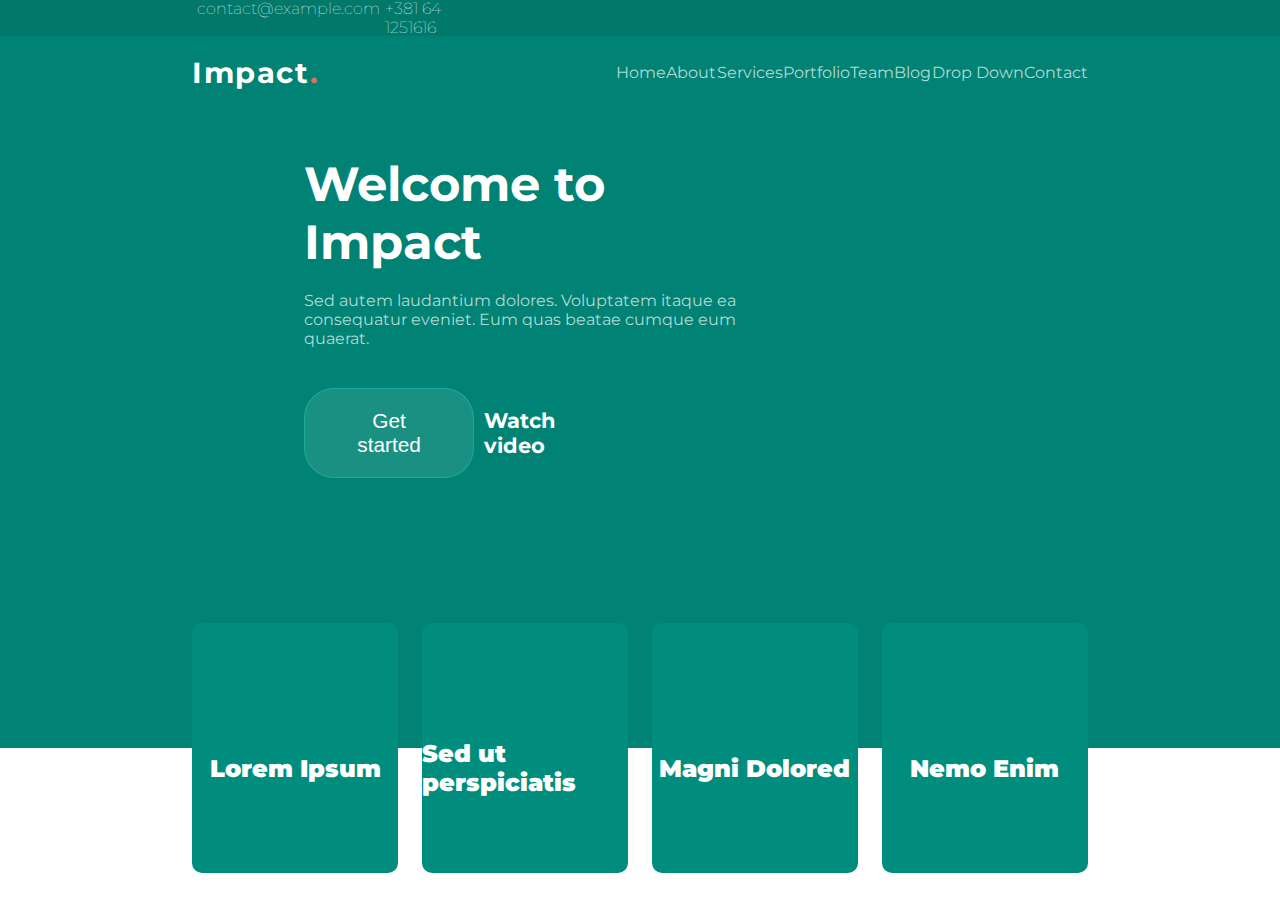
==== Impact Boostrap/index.html @ 0ac8400f "prvi deo sitea" ====
<!DOCTYPE html>
<html lang="en">
  <head>
    <meta charset="UTF-8" />
    <meta http-equiv="X-UA-Compatible" content="IE=edge" />
    <meta name="viewport" content="width=device-width, initial-scale=1.0" />
    <link rel="stylesheet" href="style.css" />
    <link rel="preconnect" href="https://fonts.googleapis.com" />
    <link rel="preconnect" href="https://fonts.gstatic.com" crossorigin />
    <link
      href="https://fonts.googleapis.com/css2?family=Montserrat&display=swap"
      rel="stylesheet"
    />
    <script
      src="https://kit.fontawesome.com/e232947c3e.js"
      crossorigin="anonymous"
    ></script>
    <title>Impact</title>
  </head>
  <body>
    <nav>
      <div class="main-header">
        <div class="header">
          <div class="header-first">
            <div class="contact">
              <i class="fa-regular fa-envelope"></i>
              <a href="#">contact@example.com</a>
            </div>
            <div class="contact">
              <i class="fa-solid fa-mobile-screen"></i>
              <p>+381 64 1251616</p>
            </div>
          </div>
          <div class="header-second">
            <div class="socials">
              <i class="fa-brands fa-twitter"></i>
              <i class="fa-brands fa-facebook"></i>
              <i class="fa-brands fa-instagram"></i>
              <i class="fa-brands fa-linkedin"></i>
            </div>
          </div>
        </div>
      </div>
    </nav>
    <section>
      <div class="main">
        <div class="nav">
          <div class="content-1">
            <h1>Impact<span>.</span></h1>
          </div>
          <div class="content-2">
            <ul>
              <li>
                <a href="#">Home</a>
              </li>
              <li>
                <a href="#">About</a>
              </li>
              <li>
                <a href="#">Services</a>
              </li>
              <li>
                <a href="#">Portfolio</a>
              </li>
              <li>
                <a href="#">Team</a>
              </li>
              <li>
                <a href="#">Blog</a>
              </li>
              <li>
                <a href="#"
                  >Drop Down <i class="fa-solid fa-chevron-down"></i
                ></a>
              </li>
              <li>
                <a href="#">Contact</a>
              </li>
            </ul>
          </div>
        </div>
        <div class="main-second">
          <div class="main-second-first">
            <h1>Welcome to Impact</h1>
            <p>
              Sed autem laudantium dolores. Voluptatem itaque ea consequatur
              eveniet. Eum quas beatae cumque eum quaerat.
            </p>
            <div class="main-second-buttons">
              <button>Get started</button>
              <div class="play-button">
                <i class="fa-regular fa-circle-play"></i>
                <p>Watch video</p>
              </div>
            </div>
          </div>
          <div class="main-second-img">
            <img
              src="https://bootstrapmade.com/demo/templates/Impact/assets/img/hero-img.svg"
              alt=""
            />
          </div>
        </div>
        <div class="main-card">
          <div class="main-first-card">
            <i class="fa-solid fa-tv"></i>
            <p>Lorem Ipsum</p>
          </div>
          <div class="main-first-card">
            <i class="fa-regular fa-gem"></i>
            <p>Sed ut perspiciatis</p>
          </div>
          <div class="main-first-card">
            <i class="fa-solid fa-location-dot"></i>
            <p>Magni Dolored</p>
          </div>
          <div class="main-first-card">
            <i class="fa-brands fa-codepen"></i>
            <p>Nemo Enim</p>
          </div>
        </div>
      </div>
    </section>
  </body>
</html>
---- Impact Boostrap/style.css ----
* {
  margin: 0;
  box-sizing: border-box;
}
body {
  font-family: "Montserrat", sans-serif;
}
nav {
  background-color: #00796b;
}
.main-header {
  width: 70%;
  margin: auto;
}
.header {
  display: flex;
  justify-content: space-between;
  height: 4vh;
  align-items: center;
}
.header-first {
  display: flex;
  justify-content: space-between;
  width: 30%;
}
.contact {
  display: flex;
  color: #fff;
  font-weight: 100;
}
.contact a {
  text-decoration: none;
  color: #fff;
}
.contact a:hover {
  text-decoration: underline;
}
.contact i {
  margin-right: 5px;
  font-size: 1.2rem;
}
.socials {
  width: 150px;
  display: flex;
  justify-content: space-between;
  color: rgba(255, 255, 255, 0.7);
}
.socials i:hover {
  color: #fff;
  transition: ease-in 0.3s;
}
section {
  background-color: #008374;
  position: relative;
}
.main {
  width: 70%;
  margin: auto;
}
.nav {
  display: flex;
  justify-content: space-between;
  align-items: center;
  height: 8vh;
}
.content-1 h1 {
  color: #fff;
  font-size: 1.8rem;
  letter-spacing: 0.1rem;
}
.content-1 span {
  color: #e17059;
}
.content-2 ul {
  display: flex;
  list-style: none;
  justify-content: space-between;
  align-items: center;
  width: 40vw;
  height: 60px;
}
.content-2 a {
  color: rgba(255, 255, 255, 0.7);
  text-decoration: none;
}
.main-second {
  display: flex;
  justify-content: space-around;
  align-items: start;
  height: 60vh;
  margin-top: 100px;
}
.main-second img {
  width: 35em;
}
.main-second-first {
  display: flex;
  flex-direction: column;
  justify-content: flex-end;
  height: 30vh;
  color: #fff;
  width: 50%;
}
.main-second-first h1 {
  font-size: 3rem;
  font-weight: bolder;
  margin-bottom: 20px;
}
.main-second-first p {
  color: rgba(255, 255, 255, 0.7);
  /* margin-bottom: 20px; */
}
.main-second-buttons {
  display: flex;
  justify-content: space-between;
  width: 60%;
  align-items: center;
  margin-top: 40px;
  font-weight: 700;
}
.play-button {
  display: flex;
  align-items: center;
  font-size: 1.3rem;
  cursor: pointer;
}
.play-button p {
  color: #fff;
}
.play-button i {
  margin-right: 10px;
  margin-top: 3px;
  font-size: 2.3rem;
  color: rgba(255, 255, 255, 0.5);
  transition: ease-in-out 0.3s;
}
.play-button i:hover {
  color: #fff;
}
.main-second-buttons button {
  padding: 20px 50px;
  border-radius: 30px;
  border: 1px solid rgba(19, 243, 216, 0.3);
  background-color: #1a9082;
  font-size: 1.3rem;
  color: white;
  font-weight: 500;
  cursor: pointer;
}
.main-card {
  display: flex;
  /* background-color: #008374; */
  justify-content: space-between;
  position: absolute;
  width: 70%;
  bottom: -125px;
}
.main-first-card {
  display: flex;
  flex-direction: column;
  justify-content: center;
  align-items: center;
  background-color: #008d7d;
  height: 100%;
  gap: 40px;
  color: #fff;
  font-size: 1.5rem;
  font-weight: 900;
  border-radius: 10px;
  width: 23%;
  height: 250px;
}
.main-first-card i {
  color: rgba(255, 255, 255, 0.7);
  font-size: 3rem;
}
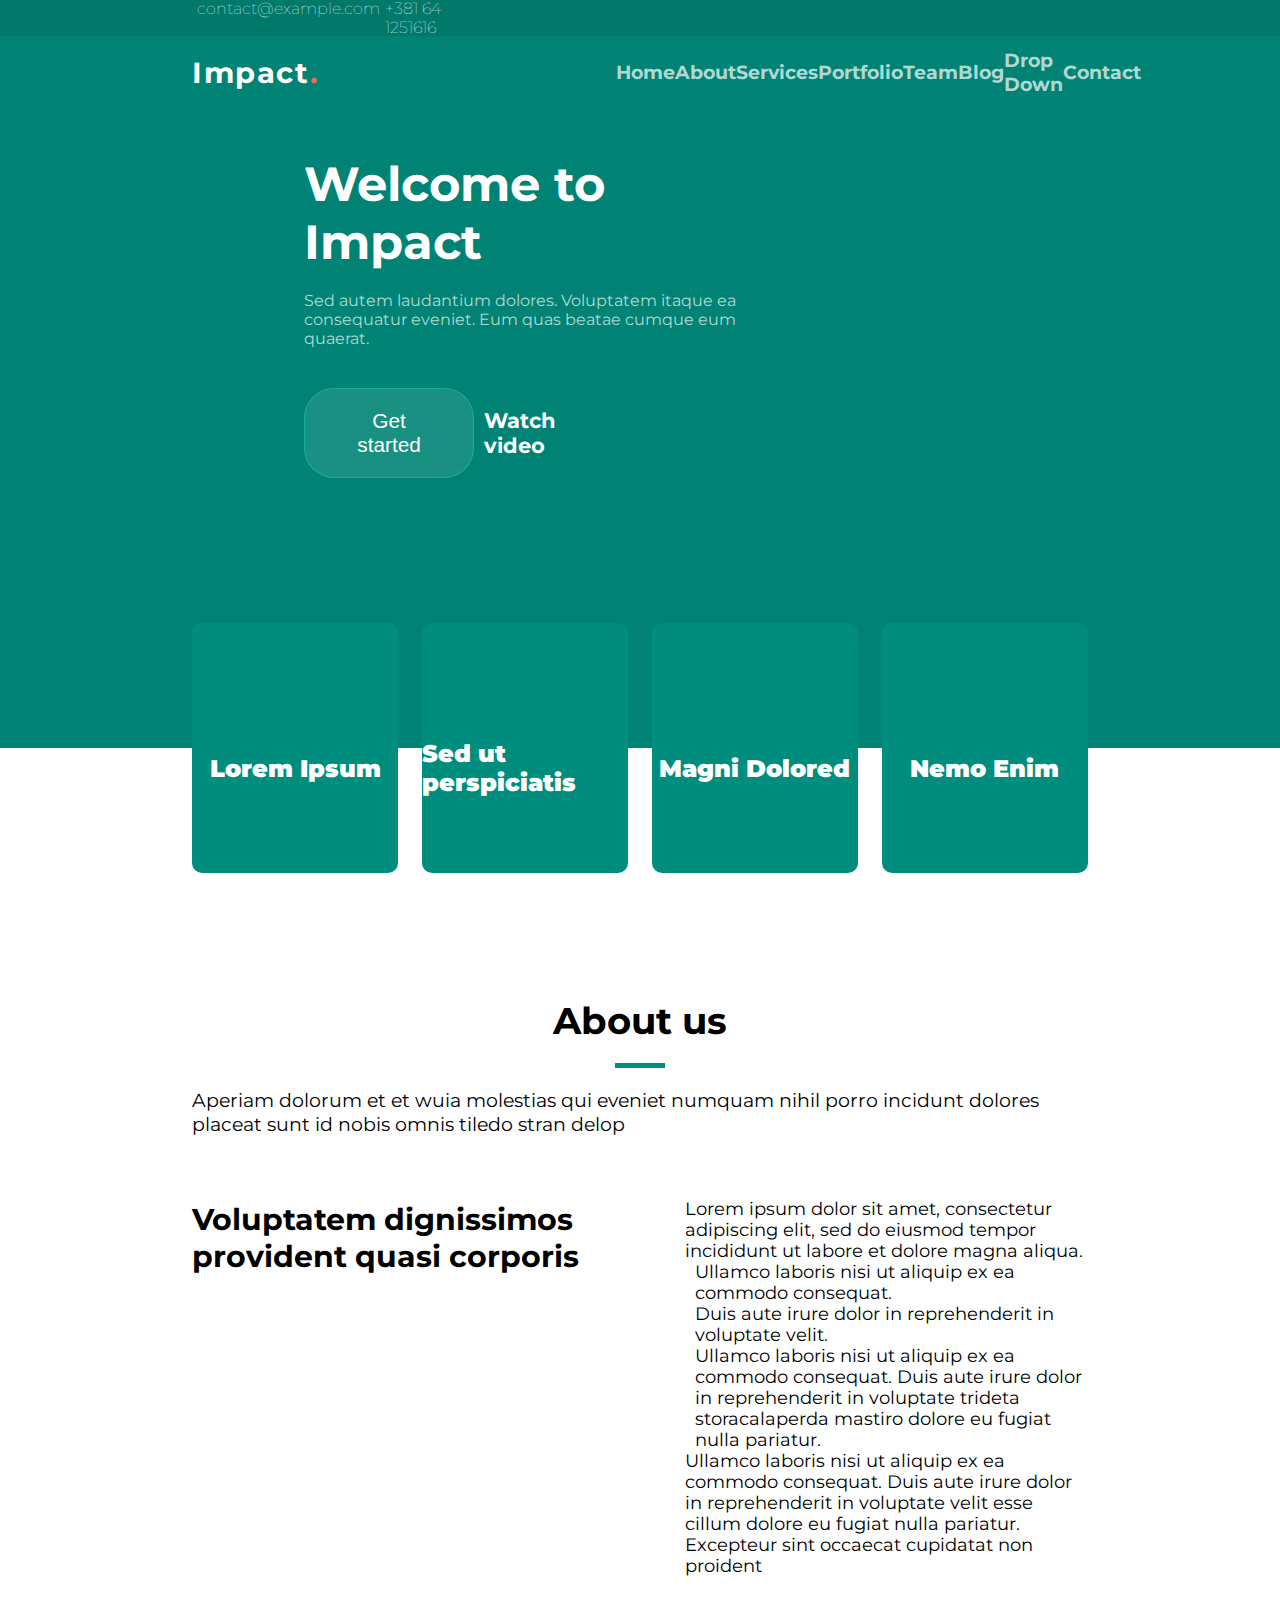
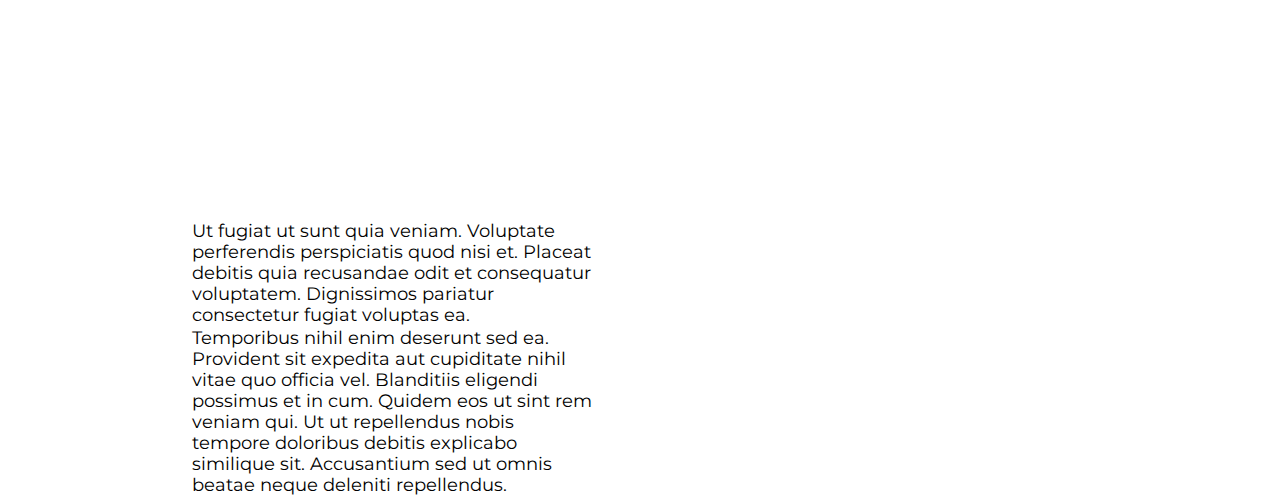
==== commit 0d8c6d49: "Pravljenje about stanice" ====
--- a/Impact Boostrap/index.html
+++ b/Impact Boostrap/index.html
@@ -42,7 +42,7 @@
         </div>
       </div>
     </nav>
-    <section>
+    <section class="first-section">
       <div class="main">
         <div class="nav">
           <div class="content-1">
@@ -121,5 +121,74 @@
         </div>
       </div>
     </section>
+    <section class="second-section">
+      <div class="second-header">
+        <h1>About us</h1>
+        <div class="second-header-border"></div>
+        <p>
+          Aperiam dolorum et et wuia molestias qui eveniet numquam nihil porro
+          incidunt dolores placeat sunt id nobis omnis tiledo stran delop
+        </p>
+      </div>
+      <div class="second-main-content">
+        <div class="second-content-1">
+          <h1>Voluptatem dignissimos provident quasi corporis</h1>
+          <img
+            src="https://bootstrapmade.com/demo/templates/Impact/assets/img/about.jpg"
+            alt=""
+          />
+          <p>
+            Ut fugiat ut sunt quia veniam. Voluptate perferendis perspiciatis
+            quod nisi et. Placeat debitis quia recusandae odit et consequatur
+            voluptatem. Dignissimos pariatur consectetur fugiat voluptas ea.
+          </p>
+          <p>
+            Temporibus nihil enim deserunt sed ea. Provident sit expedita aut
+            cupiditate nihil vitae quo officia vel. Blanditiis eligendi possimus
+            et in cum. Quidem eos ut sint rem veniam qui. Ut ut repellendus
+            nobis tempore doloribus debitis explicabo similique sit. Accusantium
+            sed ut omnis beatae neque deleniti repellendus.
+          </p>
+        </div>
+        <div class="second-content-1">
+          <p>
+            Lorem ipsum dolor sit amet, consectetur adipiscing elit, sed do
+            eiusmod tempor incididunt ut labore et dolore magna aliqua.
+          </p>
+          <div class="second-main-paragraphs">
+            <i class="fa-solid fa-circle-check"></i>
+            <p>Ullamco laboris nisi ut aliquip ex ea commodo consequat.</p>
+          </div>
+          <div class="second-main-paragraphs">
+            <i class="fa-solid fa-circle-check"></i>
+            <p>Duis aute irure dolor in reprehenderit in voluptate velit.</p>
+          </div>
+          <div class="second-main-paragraphs">
+            <i class="fa-solid fa-circle-check"></i>
+            <p>
+              Ullamco laboris nisi ut aliquip ex ea commodo consequat. Duis aute
+              irure dolor in reprehenderit in voluptate trideta storacalaperda
+              mastiro dolore eu fugiat nulla pariatur.
+            </p>
+          </div>
+          <p>
+            Ullamco laboris nisi ut aliquip ex ea commodo consequat. Duis aute
+            irure dolor in reprehenderit in voluptate velit esse cillum dolore
+            eu fugiat nulla pariatur. Excepteur sint occaecat cupidatat non
+            proident
+          </p>
+          <img
+            src="https://bootstrapmade.com/demo/templates/Impact/assets/img/about-2.jpg"
+            alt=""
+          />
+          <a
+            class="play"
+            href="https://www.youtube.com/watch?v=LXb3EKWsInQ"
+            target="_blank"
+            ><i class="fa-solid fa-play"></i
+          ></a>
+        </div>
+      </div>
+    </section>
   </body>
 </html>
--- a/Impact Boostrap/style.css
+++ b/Impact Boostrap/style.css
@@ -49,7 +49,7 @@
   color: #fff;
   transition: ease-in 0.3s;
 }
-section {
+.first-section {
   background-color: #008374;
   position: relative;
 }
@@ -82,6 +82,8 @@
 .content-2 a {
   color: rgba(255, 255, 255, 0.7);
   text-decoration: none;
+  font-weight: 700;
+  font-size: 1.2rem;
 }
 .main-second {
   display: flex;
@@ -174,3 +176,78 @@
   color: rgba(255, 255, 255, 0.7);
   font-size: 3rem;
 }
+.second-section {
+  width: 70%;
+  margin: auto;
+}
+.second-header {
+  display: flex;
+  flex-direction: column;
+  height: 100px;
+  margin-top: 250px;
+  align-items: center;
+}
+.second-header h1 {
+  font-size: 2.3rem;
+}
+.second-header p {
+  font-size: 1.2rem;
+  padding: 20px 0px;
+}
+.second-header-border {
+  border-bottom: 5px solid #008d7d;
+  padding: 10px 0px;
+  width: 50px;
+}
+.second-main-content {
+  display: flex;
+  justify-content: space-between;
+  position: relative;
+}
+.second-content-1 {
+  display: flex;
+  flex-direction: column;
+  justify-content: space-evenly;
+  height: 900px;
+  margin-top: 100px;
+  width: 45%;
+}
+.second-content-1 h1 {
+  font-size: 1.9rem;
+  font-weight: bolder;
+}
+.second-content-1 p {
+  font-size: 1.1rem;
+}
+.second-content-1 img {
+  border-radius: 20px;
+  height: 60%;
+}
+.second-main-paragraphs {
+  display: flex;
+}
+.second-main-paragraphs i {
+  color: #00796b;
+  font-size: 1.3rem;
+  margin-right: 10px;
+}
+.play {
+  display: flex;
+  background-color: #00796b;
+  width: 100px;
+  height: 100px;
+  font-size: 3rem;
+  color: #fff;
+  border-radius: 50%;
+  position: absolute;
+  bottom: 230px;
+  left: 1100px;
+  transition: ease 0.5s;
+  align-items: center;
+  justify-content: center;
+  text-decoration: none;
+}
+.play:hover {
+  transform: scale(1.5);
+  background-color: rgb(1, 137, 121);
+}
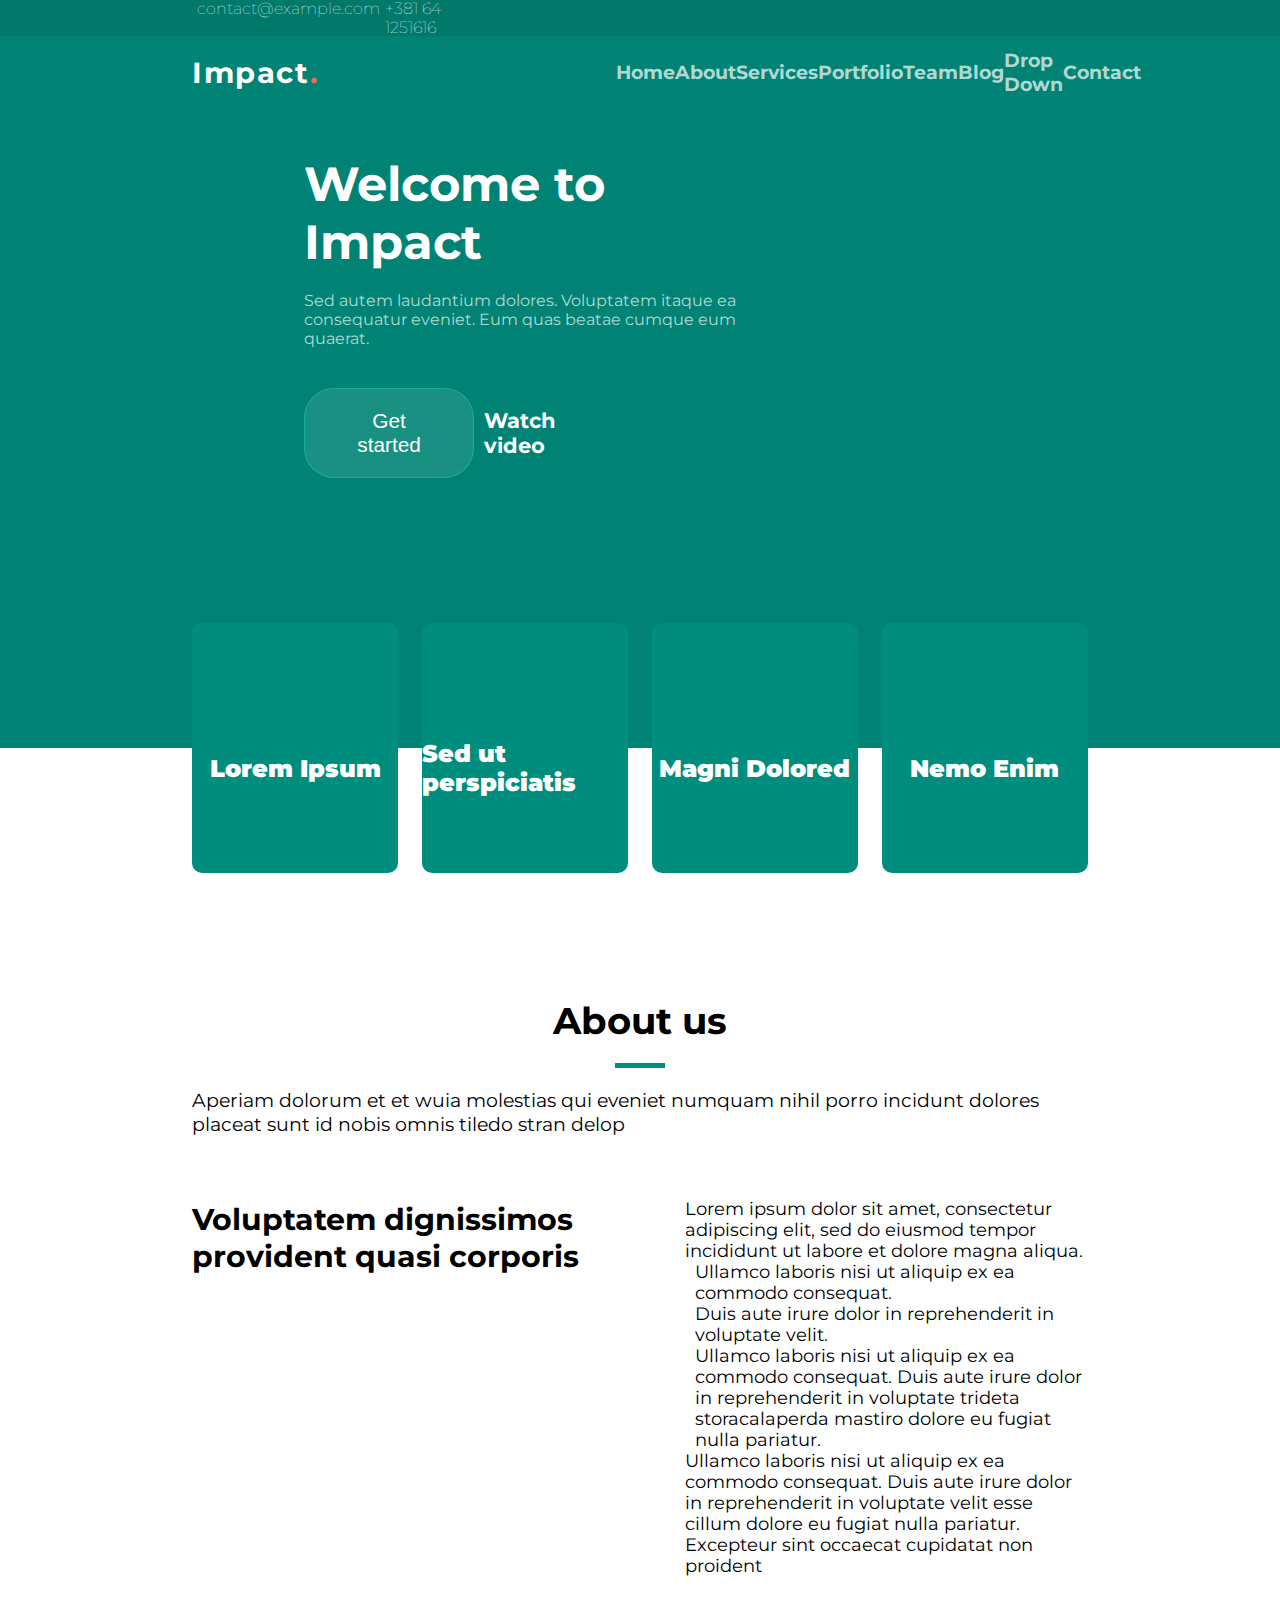
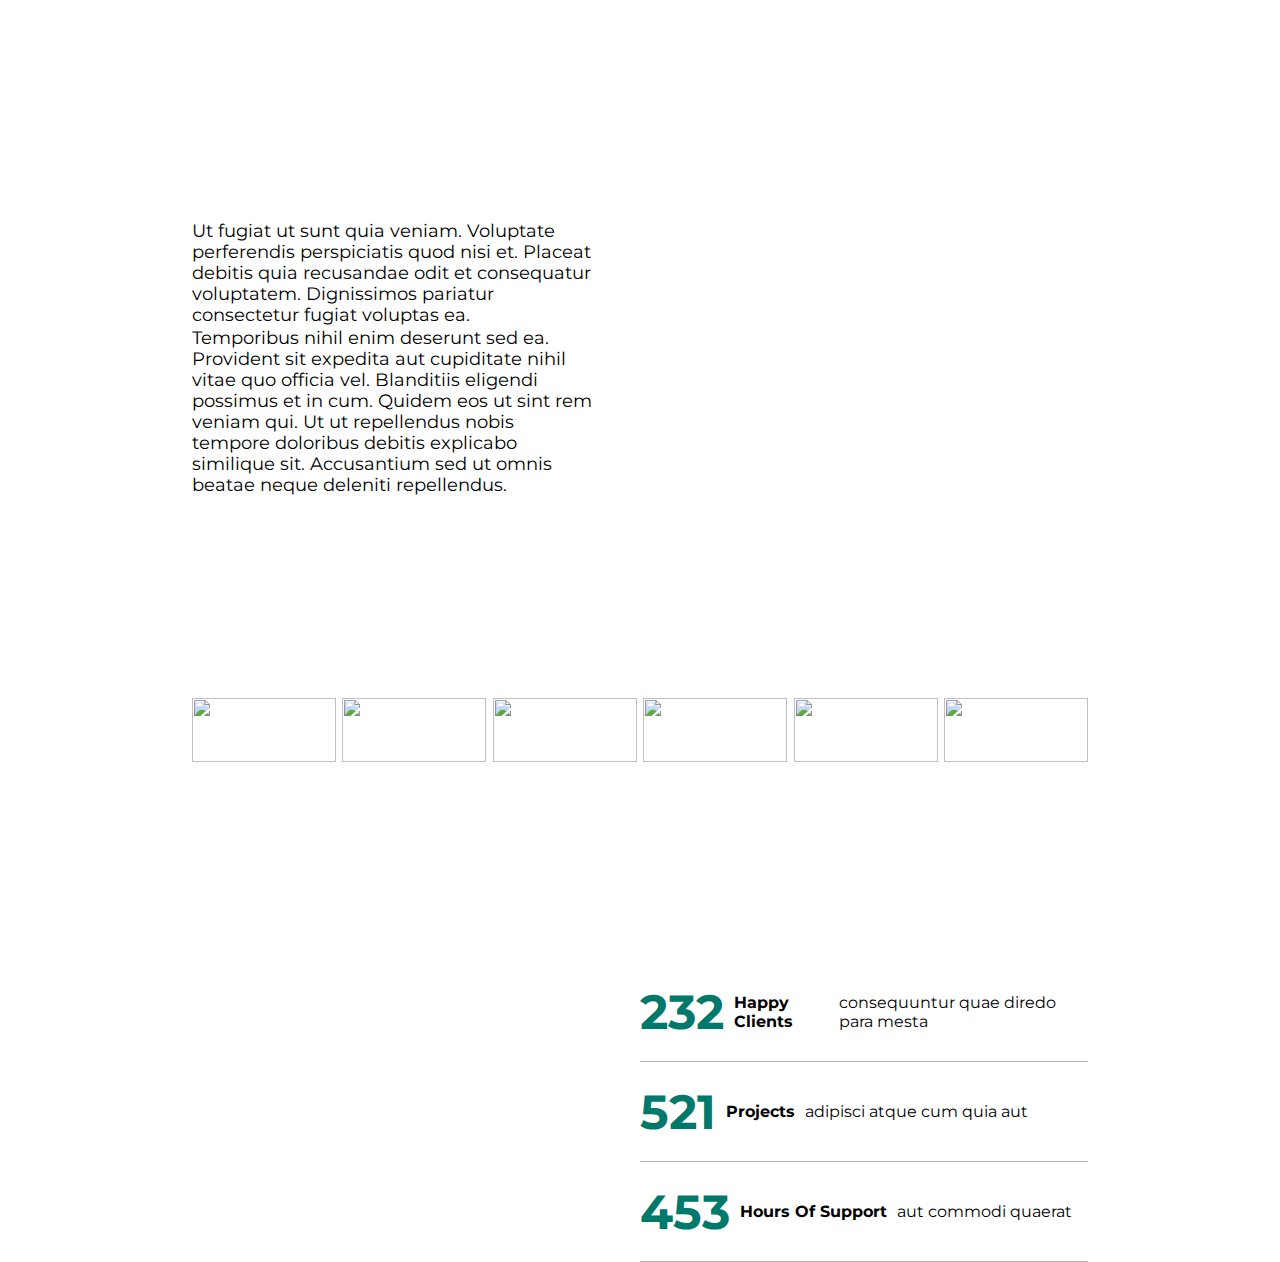
==== commit 0e35d910: "logo i statistika" ====
--- a/Impact Boostrap/index.html
+++ b/Impact Boostrap/index.html
@@ -189,6 +189,54 @@
           ></a>
         </div>
       </div>
+      <div class="logos">
+        <img
+          src="https://bootstrapmade.com/demo/templates/Impact/assets/img/clients/client-3.png"
+          alt=""
+        />
+        <img
+          src="https://bootstrapmade.com/demo/templates/Impact/assets/img/clients/client-4.png"
+          alt=""
+        />
+        <img
+          src="https://bootstrapmade.com/demo/templates/Impact/assets/img/clients/client-5.png"
+          alt=""
+        />
+        <img
+          src="https://bootstrapmade.com/demo/templates/Impact/assets/img/clients/client-6.png"
+          alt=""
+        />
+        <img
+          src="https://bootstrapmade.com/demo/templates/Impact/assets/img/clients/client-7.png"
+          alt=""
+        />
+        <img
+          src="https://bootstrapmade.com/demo/templates/Impact/assets/img/clients/client-8.png"
+          alt=""
+        />
+      </div>
+      <div class="stat">
+        <div class="stat-img">
+          <img
+            src="https://bootstrapmade.com/demo/templates/Impact/assets/img/stats-img.svg"
+            alt=""
+          />
+        </div>
+        <div class="stat-info">
+          <div class="stat-num">
+            <span>232</span><b>Happy Clients</b>
+            <p>consequuntur quae diredo para mesta</p>
+          </div>
+          <div class="stat-num">
+            <span>521</span><b>Projects</b>
+            <p>adipisci atque cum quia aut</p>
+          </div>
+          <div class="stat-num">
+            <span>453</span><b>Hours Of Support </b>
+            <p>aut commodi quaerat</p>
+          </div>
+        </div>
+      </div>
     </section>
   </body>
 </html>
--- a/Impact Boostrap/style.css
+++ b/Impact Boostrap/style.css
@@ -251,3 +251,38 @@
   transform: scale(1.5);
   background-color: rgb(1, 137, 121);
 }
+.logos {
+  display: flex;
+  justify-content: space-between;
+  /* background-color: #00796b; */
+  align-self: center;
+  margin-top: 200px;
+  margin-bottom: 200px;
+}
+.logos img {
+  width: 9rem;
+  height: 4rem;
+  transition: ease 0.5s;
+}
+.logos img:hover {
+  transform: scale(1.3);
+}
+.stat {
+  display: flex;
+  justify-content: space-between;
+}
+.stat-info {
+  width: 50%;
+}
+.stat-num {
+  display: flex;
+  align-items: center;
+  gap: 10px;
+  border-bottom: 1px solid rgba(0, 0, 0, 0.3);
+  height: 100px;
+}
+.stat-num span {
+  color: #00796b;
+  font-size: 3rem;
+  font-weight: bolder;
+}
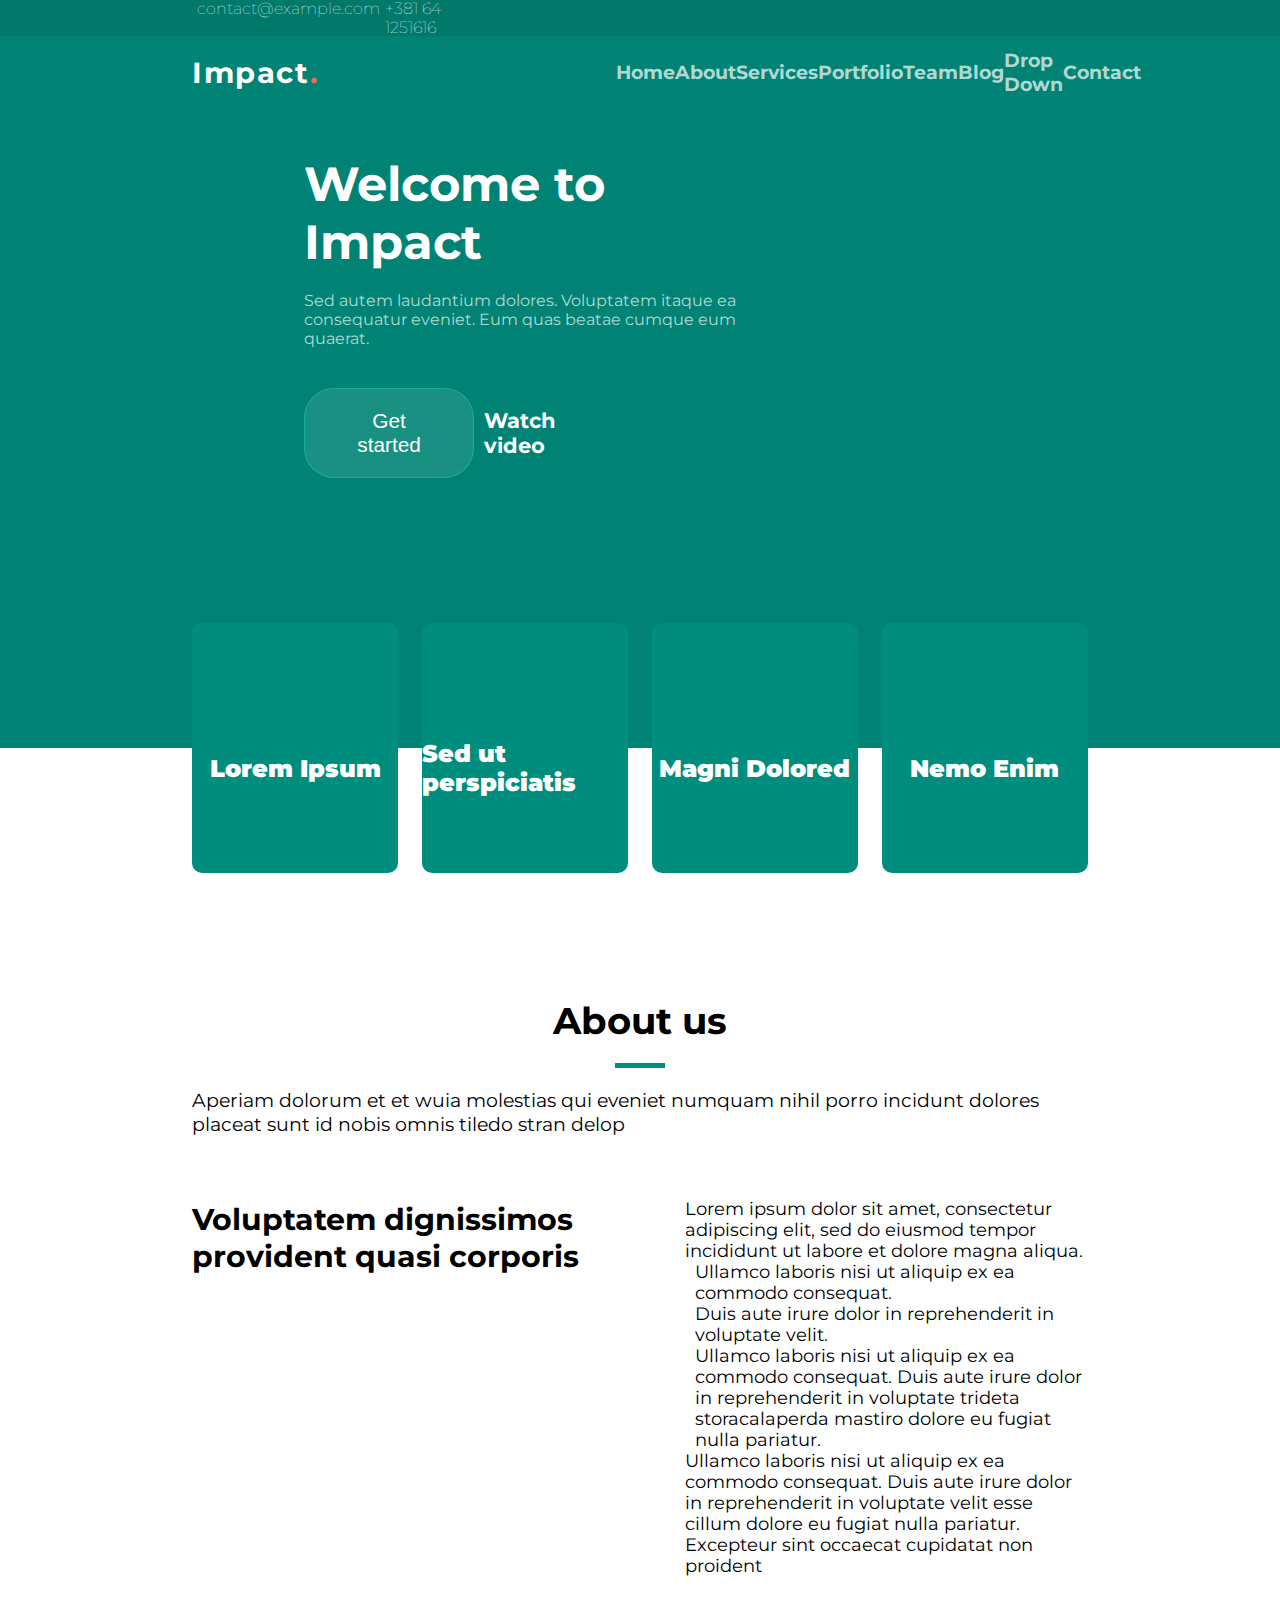
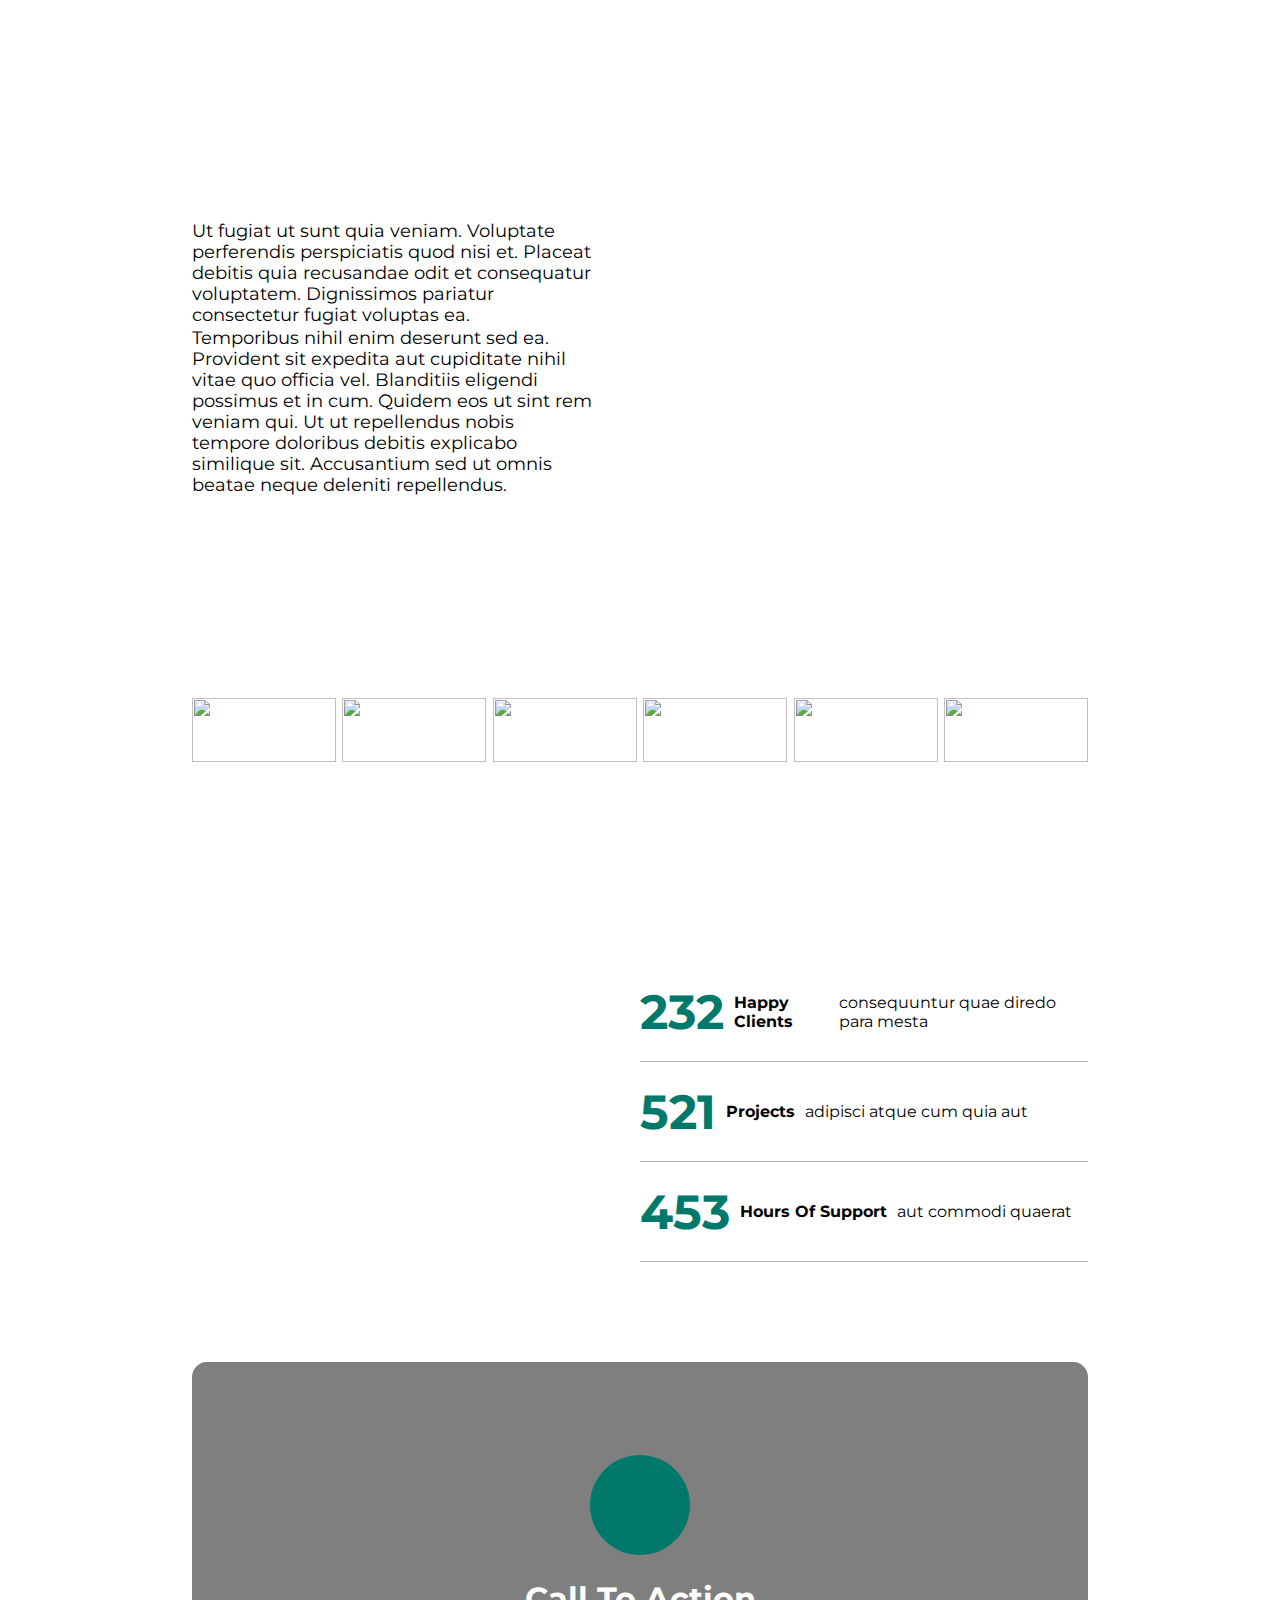
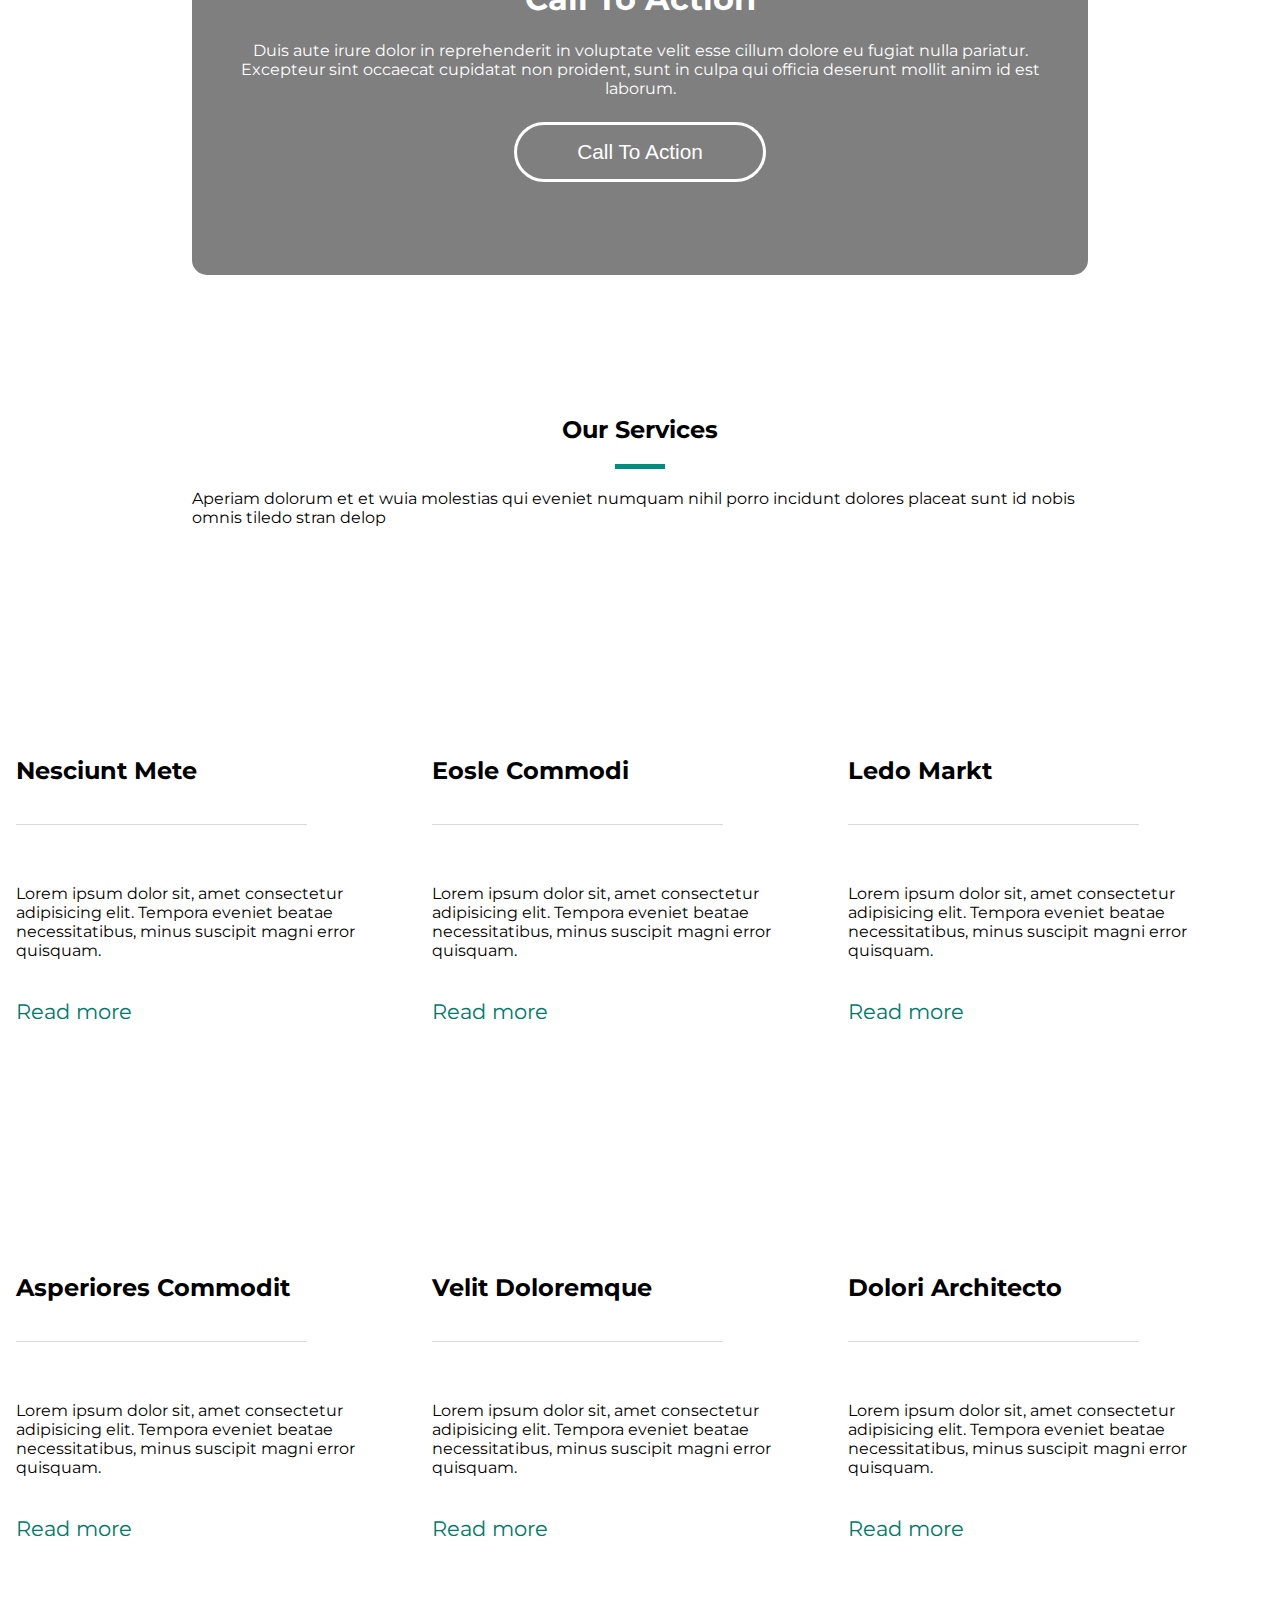
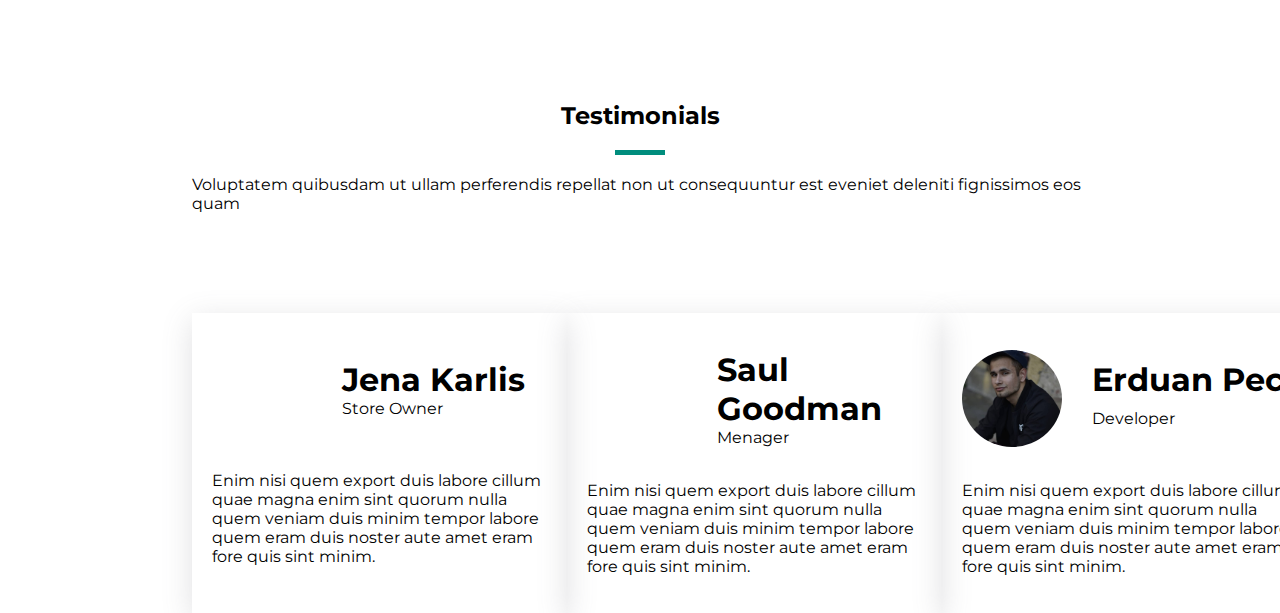
==== commit 42997e78: "service section odradjen" ====
--- a/Impact Boostrap/index.html
+++ b/Impact Boostrap/index.html
@@ -237,6 +237,185 @@
           </div>
         </div>
       </div>
+      <div class="action">
+        <div class="action-container">
+          <a
+            class="play-2"
+            href="https://www.youtube.com/watch?v=LXb3EKWsInQ"
+            target="_blank"
+            ><i class="fa-solid fa-play"></i
+          ></a>
+          <h1>Call To Action</h1>
+          <p>
+            Duis aute irure dolor in reprehenderit in voluptate velit esse
+            cillum dolore eu fugiat nulla pariatur. Excepteur sint occaecat
+            cupidatat non proident, sunt in culpa qui officia deserunt mollit
+            anim id est laborum.
+          </p>
+          <button>Call To Action</button>
+        </div>
+      </div>
+      <div class="services">
+        <h1>Our Services</h1>
+        <div class="second-header-border"></div>
+        <p>
+          Aperiam dolorum et et wuia molestias qui eveniet numquam nihil porro
+          incidunt dolores placeat sunt id nobis omnis tiledo stran delop
+        </p>
+        <div class="service-box">
+          <div class="service-card">
+            <i class="fa-solid fa-signal main-icon"></i>
+            <h1>Nesciunt Mete</h1>
+            <div class="service-border"></div>
+            <p>
+              Lorem ipsum dolor sit, amet consectetur adipisicing elit. Tempora
+              eveniet beatae necessitatibus, minus suscipit magni error
+              quisquam.
+            </p>
+            <div class="read-more">
+              <span>Read more</span><i class="fa-solid fa-arrow-right"></i>
+            </div>
+          </div>
+          <div class="service-card">
+            <i class="fa-solid fa-house-signal main-icon"></i>
+            <h1>Eosle Commodi</h1>
+            <div class="service-border"></div>
+            <p>
+              Lorem ipsum dolor sit, amet consectetur adipisicing elit. Tempora
+              eveniet beatae necessitatibus, minus suscipit magni error
+              quisquam.
+            </p>
+            <div class="read-more">
+              <span>Read more</span><i class="fa-solid fa-arrow-right"></i>
+            </div>
+          </div>
+          <div class="service-card">
+            <i class="fa-solid fa-tv main-icon"></i>
+            <h1>Ledo Markt</h1>
+            <div class="service-border"></div>
+            <p>
+              Lorem ipsum dolor sit, amet consectetur adipisicing elit. Tempora
+              eveniet beatae necessitatibus, minus suscipit magni error
+              quisquam.
+            </p>
+            <div class="read-more">
+              <span>Read more</span><i class="fa-solid fa-arrow-right"></i>
+            </div>
+          </div>
+        </div>
+        <div class="service-box">
+          <div class="service-card">
+            <i class="fa-solid fa-vector-square main-icon"></i>
+            <h1>Asperiores Commodit</h1>
+            <div class="service-border"></div>
+            <p>
+              Lorem ipsum dolor sit, amet consectetur adipisicing elit. Tempora
+              eveniet beatae necessitatibus, minus suscipit magni error
+              quisquam.
+            </p>
+            <div class="read-more">
+              <span>Read more</span><i class="fa-solid fa-arrow-right"></i>
+            </div>
+          </div>
+          <div class="service-card">
+            <i class="fa-regular fa-calendar main-icon"></i>
+            <h1>Velit Doloremque</h1>
+            <div class="service-border"></div>
+            <p>
+              Lorem ipsum dolor sit, amet consectetur adipisicing elit. Tempora
+              eveniet beatae necessitatibus, minus suscipit magni error
+              quisquam.
+            </p>
+            <div class="read-more">
+              <span>Read more</span><i class="fa-solid fa-arrow-right"></i>
+            </div>
+          </div>
+          <div class="service-card">
+            <i class="fa-regular fa-message main-icon"></i>
+            <h1>Dolori Architecto</h1>
+            <div class="service-border"></div>
+            <p>
+              Lorem ipsum dolor sit, amet consectetur adipisicing elit. Tempora
+              eveniet beatae necessitatibus, minus suscipit magni error
+              quisquam.
+            </p>
+            <div class="read-more">
+              <span>Read more</span><i class="fa-solid fa-arrow-right"></i>
+            </div>
+          </div>
+        </div>
+      </div>
+      <div class="services">
+        <h1>Testimonials</h1>
+        <div class="second-header-border"></div>
+        <p>
+          Voluptatem quibusdam ut ullam perferendis repellat non ut consequuntur
+          est eveniet deleniti fignissimos eos quam
+        </p>
+      </div>
+      <div class="tester-box">
+        <div class="tester-card">
+          <div class="tester-info">
+            <img
+              src="https://bootstrapmade.com/demo/templates/Impact/assets/img/testimonials/testimonials-3.jpg"
+              alt=""
+            />
+            <div class="tester-name">
+              <h1>Jena Karlis</h1>
+              <p>Store Owner</p>
+              <div class="tester-icon">
+                <i class="fa-solid fa-star"></i><i class="fa-solid fa-star"></i
+                ><i class="fa-solid fa-star"></i><i class="fa-solid fa-star"></i
+                ><i class="fa-solid fa-star"></i>
+              </div>
+            </div>
+          </div>
+          <p>
+            Enim nisi quem export duis labore cillum quae magna enim sint quorum
+            nulla quem veniam duis minim tempor labore quem eram duis noster
+            aute amet eram fore quis sint minim.
+          </p>
+        </div>
+        <div class="tester-card">
+          <div class="tester-info">
+            <img
+              src="https://bootstrapmade.com/demo/templates/Impact/assets/img/testimonials/testimonials-1.jpg"
+              alt=""
+            />
+            <div class="tester-name">
+              <h1>Saul Goodman</h1>
+              <p>Menager</p>
+              <div class="tester-icon">
+                <i class="fa-solid fa-star"></i><i class="fa-solid fa-star"></i
+                ><i class="fa-solid fa-star"></i
+                ><i class="fa-solid fa-star"></i>
+              </div>
+            </div>
+          </div>
+          <p>
+            Enim nisi quem export duis labore cillum quae magna enim sint quorum
+            nulla quem veniam duis minim tempor labore quem eram duis noster
+            aute amet eram fore quis sint minim.
+          </p>
+        </div>
+        <div class="tester-card">
+          <div class="tester-info">
+            <img src="./22f71d2b-4db4-47dc-955a-162fb63f1e9e.jpg" alt="" />
+            <div class="tester-name">
+              <h1>Erduan Peci</h1>
+              <p>Developer</p>
+              <div class="tester-icon">
+                <i class="fa-solid fa-star"></i>
+              </div>
+            </div>
+          </div>
+          <p>
+            Enim nisi quem export duis labore cillum quae magna enim sint quorum
+            nulla quem veniam duis minim tempor labore quem eram duis noster
+            aute amet eram fore quis sint minim.
+          </p>
+        </div>
+      </div>
     </section>
   </body>
 </html>
--- a/Impact Boostrap/style.css
+++ b/Impact Boostrap/style.css
@@ -84,6 +84,10 @@
   text-decoration: none;
   font-weight: 700;
   font-size: 1.2rem;
+  transition: ease-in-out 0.3s;
+}
+.content-2 a:hover {
+  color: white;
 }
 .main-second {
   display: flex;
@@ -286,3 +290,131 @@
   font-size: 3rem;
   font-weight: bolder;
 }
+.action {
+  display: flex;
+  align-items: center;
+  /* background-image: url(https://bootstrapmade.com/demo/templates/Impact/assets/img/cta-bg.jpg); */
+  background: linear-gradient(rgba(0, 0, 0, 0.5), rgba(0, 0, 0, 0.5)),
+    url(https://bootstrapmade.com/demo/templates/Impact/assets/img/cta-bg.jpg)
+      center center;
+  height: 513px;
+  margin-top: 100px;
+  margin-bottom: 100px;
+  border-radius: 15px;
+}
+.action-container {
+  display: flex;
+  flex-direction: column;
+  justify-content: space-around;
+  align-items: center;
+  height: 350px;
+  color: #fff;
+}
+.play-2 {
+  display: flex;
+  background-color: #00796b;
+  width: 100px;
+  height: 100px;
+  font-size: 3rem;
+  color: #fff;
+  border-radius: 50%;
+  transition: ease 0.5s;
+  align-items: center;
+  justify-content: center;
+  text-decoration: none;
+}
+.play-2:hover {
+  transform: scale(1.5);
+  background-color: rgb(1, 137, 121);
+}
+.action-container p {
+  padding: 0px 30px;
+  text-align: center;
+}
+.action-container button {
+  padding: 15px 60px;
+  border-radius: 30px;
+  background-color: rgba(0, 121, 107, 0);
+  color: #fff;
+  border: 3px solid white;
+  font-size: 1.3rem;
+  font-weight: 500;
+}
+.services {
+  display: flex;
+  flex-direction: column;
+  align-items: center;
+  margin-top: 140px;
+}
+.services h1 {
+  font-size: 1.5rem;
+}
+.services p {
+  margin-top: 20px;
+}
+.service-box {
+  margin-top: 170px;
+  display: flex;
+  justify-content: space-evenly;
+}
+
+.service-card {
+  display: flex;
+  flex-direction: column;
+  justify-content: space-around;
+  /* background-color: #00796b; */
+  height: 347px;
+  width: 416px;
+}
+.main-icon {
+  font-size: 2.5rem;
+}
+.service-border {
+  border-bottom: 1px solid rgba(128, 128, 128, 0.3);
+  width: 70%;
+}
+.read-more {
+  display: flex;
+  justify-content: space-between;
+  align-items: center;
+  color: #00796b;
+  width: 40%;
+  font-size: 1.3rem;
+}
+.tester-box {
+  display: flex;
+  justify-content: space-between;
+}
+.testers {
+  display: flex;
+  margin-top: 150px;
+}
+.tester-card {
+  margin-top: 100px;
+  width: 375px;
+  display: flex;
+  flex-direction: column;
+  height: 300px;
+  /* background-color: #00796b; */
+  justify-content: space-around;
+  padding: 20px;
+  box-shadow: rgba(100, 100, 111, 0.2) 0px 7px 29px 0px;
+}
+.tester-info {
+  display: flex;
+  /* justify-content: space-around; */
+  gap: 30px;
+  width: 375px;
+}
+.tester-info img {
+  width: 100px;
+  border-radius: 50%;
+}
+.tester-name {
+  display: flex;
+  flex-direction: column;
+  justify-content: space-evenly;
+}
+.tester-icon {
+  color: #ffc107;
+}
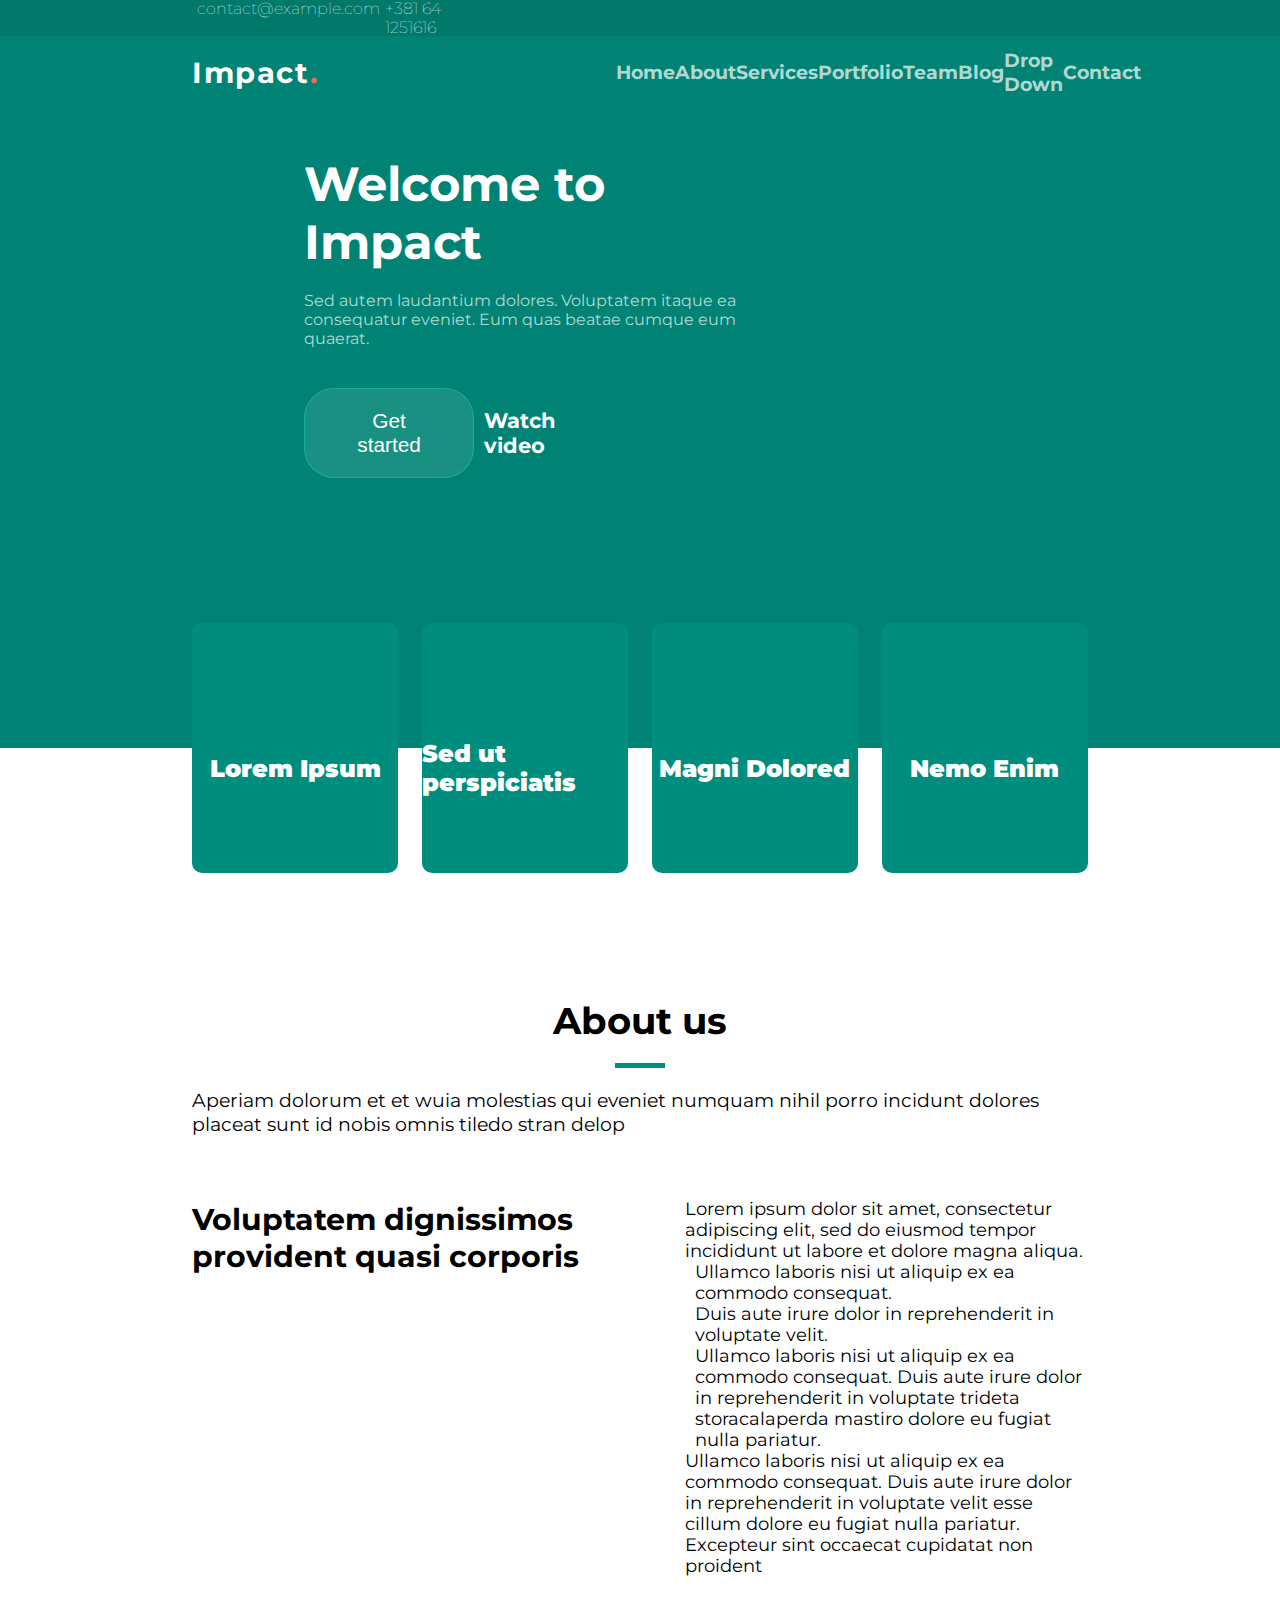
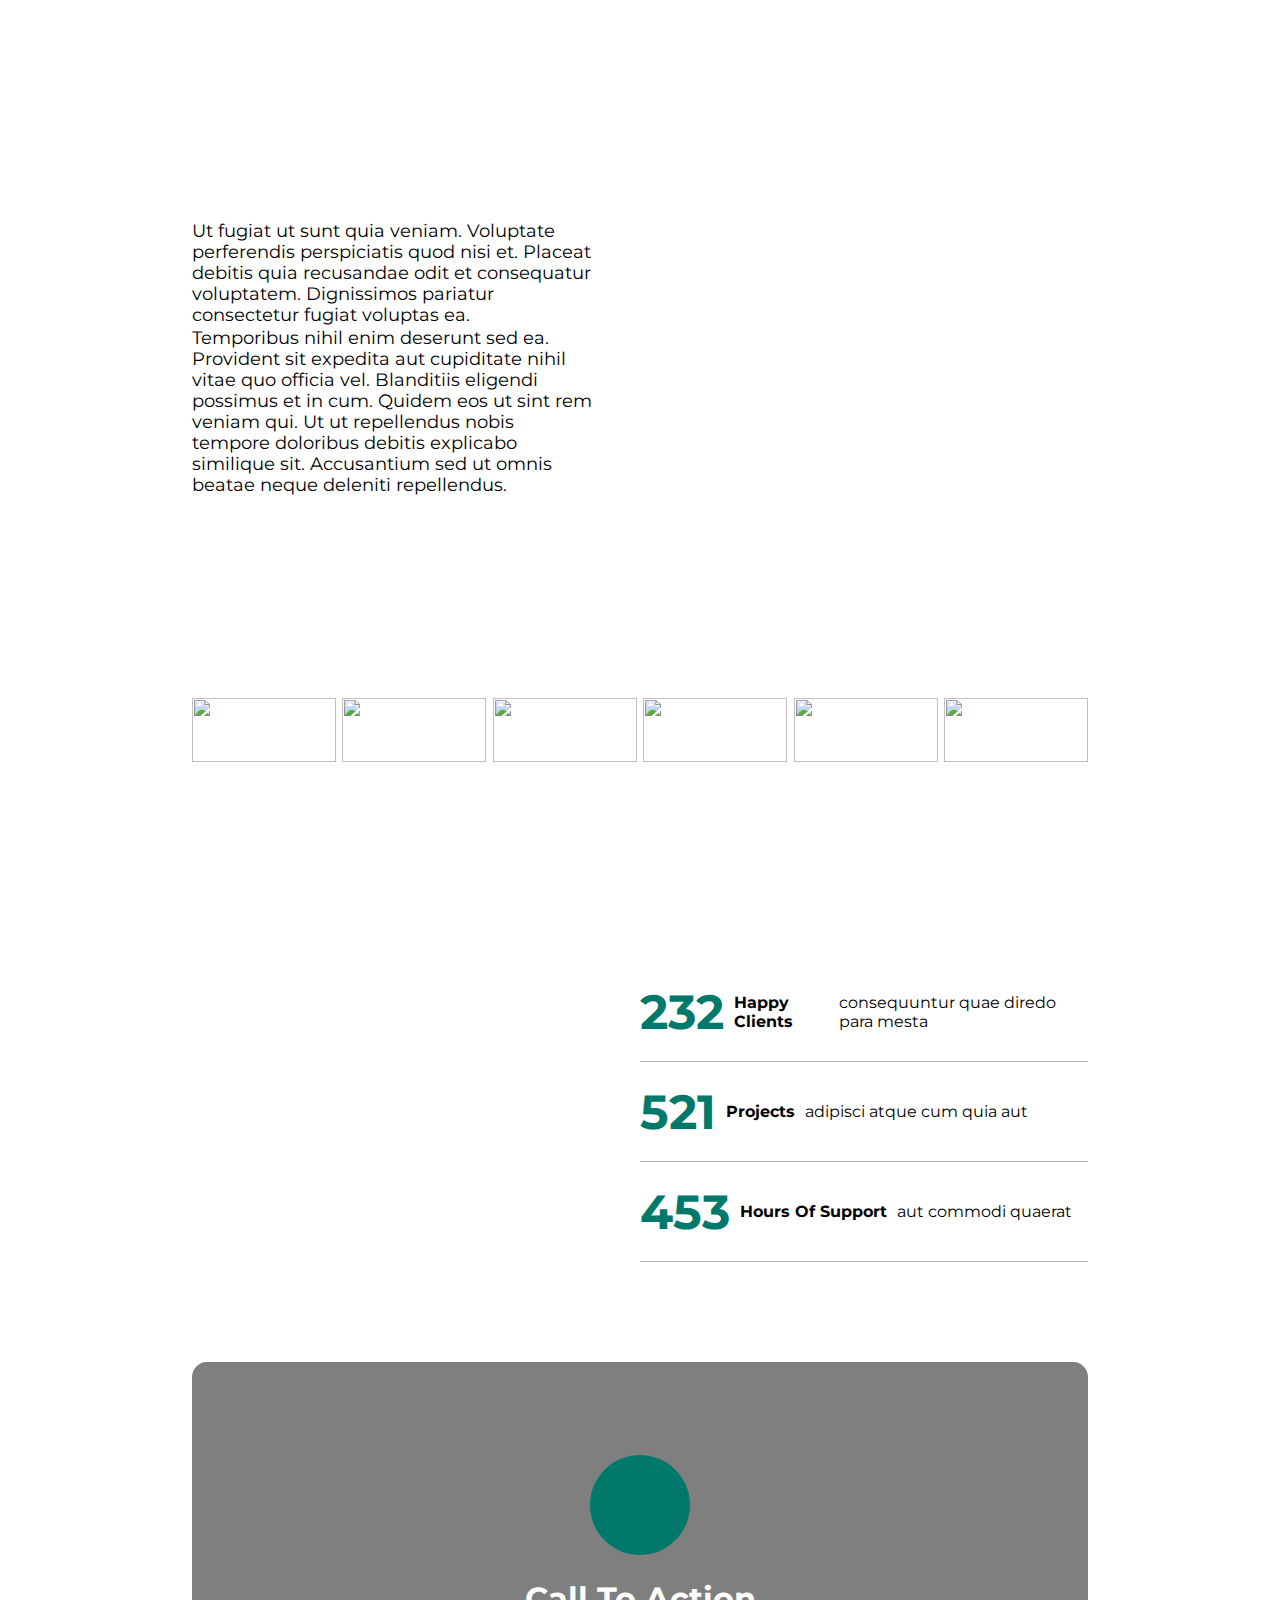
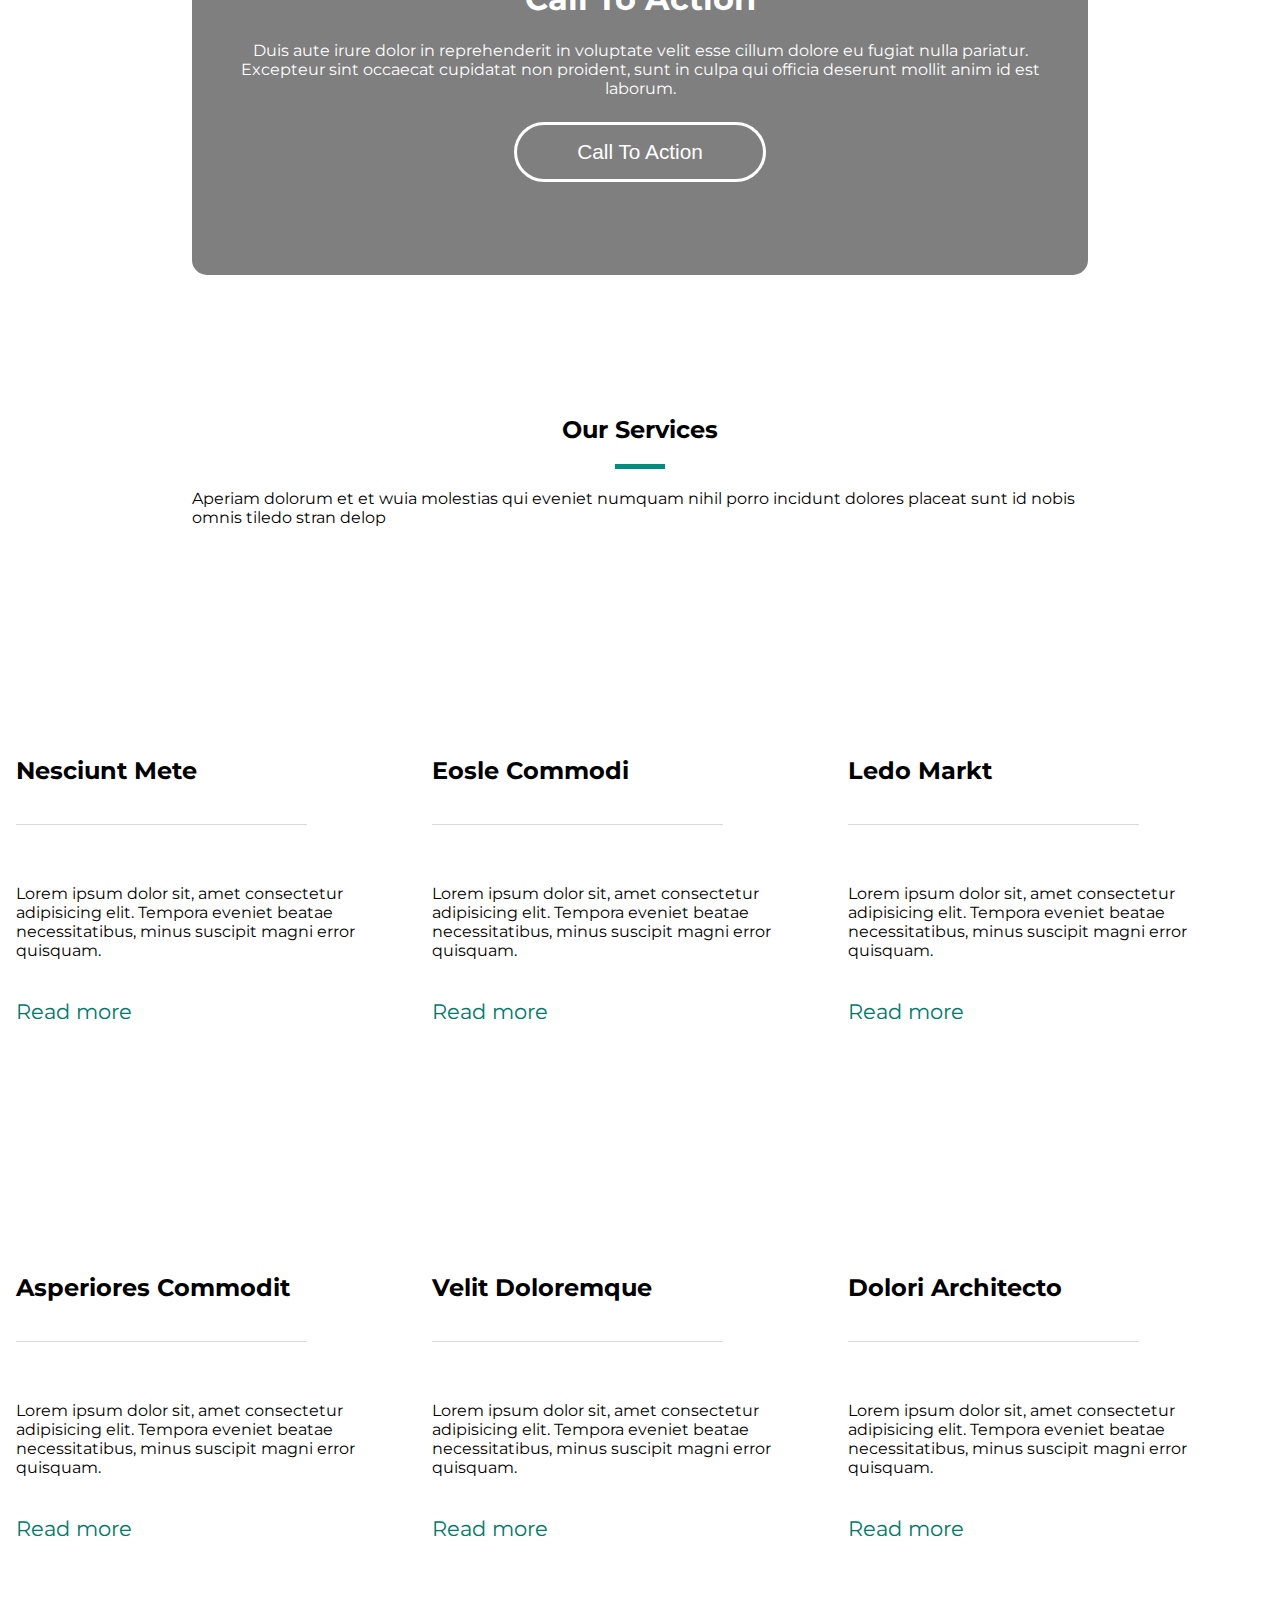
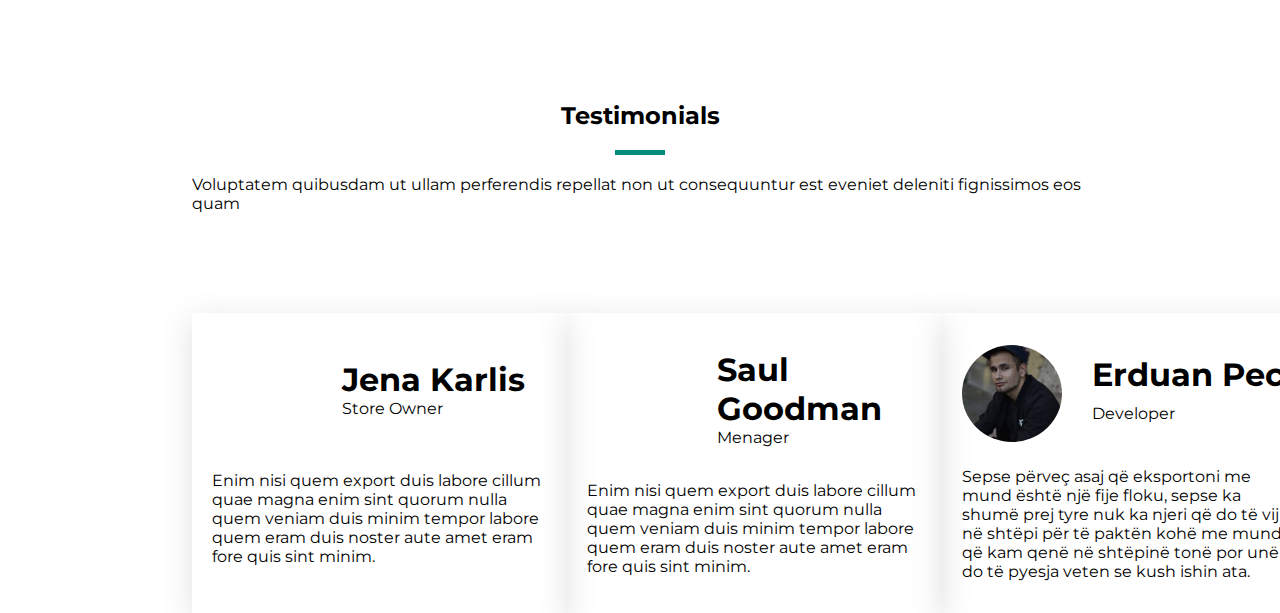
==== commit a62e6ddb: "dodati hover efekti" ====
--- a/Impact Boostrap/index.html
+++ b/Impact Boostrap/index.html
@@ -410,9 +410,10 @@
             </div>
           </div>
           <p>
-            Enim nisi quem export duis labore cillum quae magna enim sint quorum
-            nulla quem veniam duis minim tempor labore quem eram duis noster
-            aute amet eram fore quis sint minim.
+            Sepse përveç asaj që eksportoni me mund është një fije floku, sepse
+            ka shumë prej tyre nuk ka njeri që do të vij në shtëpi për të paktën
+            kohë me mundin që kam qenë në shtëpinë tonë por unë do të pyesja
+            veten se kush ishin ata.
           </p>
         </div>
       </div>
--- a/Impact Boostrap/style.css
+++ b/Impact Boostrap/style.css
@@ -339,6 +339,11 @@
   border: 3px solid white;
   font-size: 1.3rem;
   font-weight: 500;
+  cursor: pointer;
+  transition: ease-in 0.2s;
+}
+.action-container button:hover {
+  background-color: #00796b;
 }
 .services {
   display: flex;
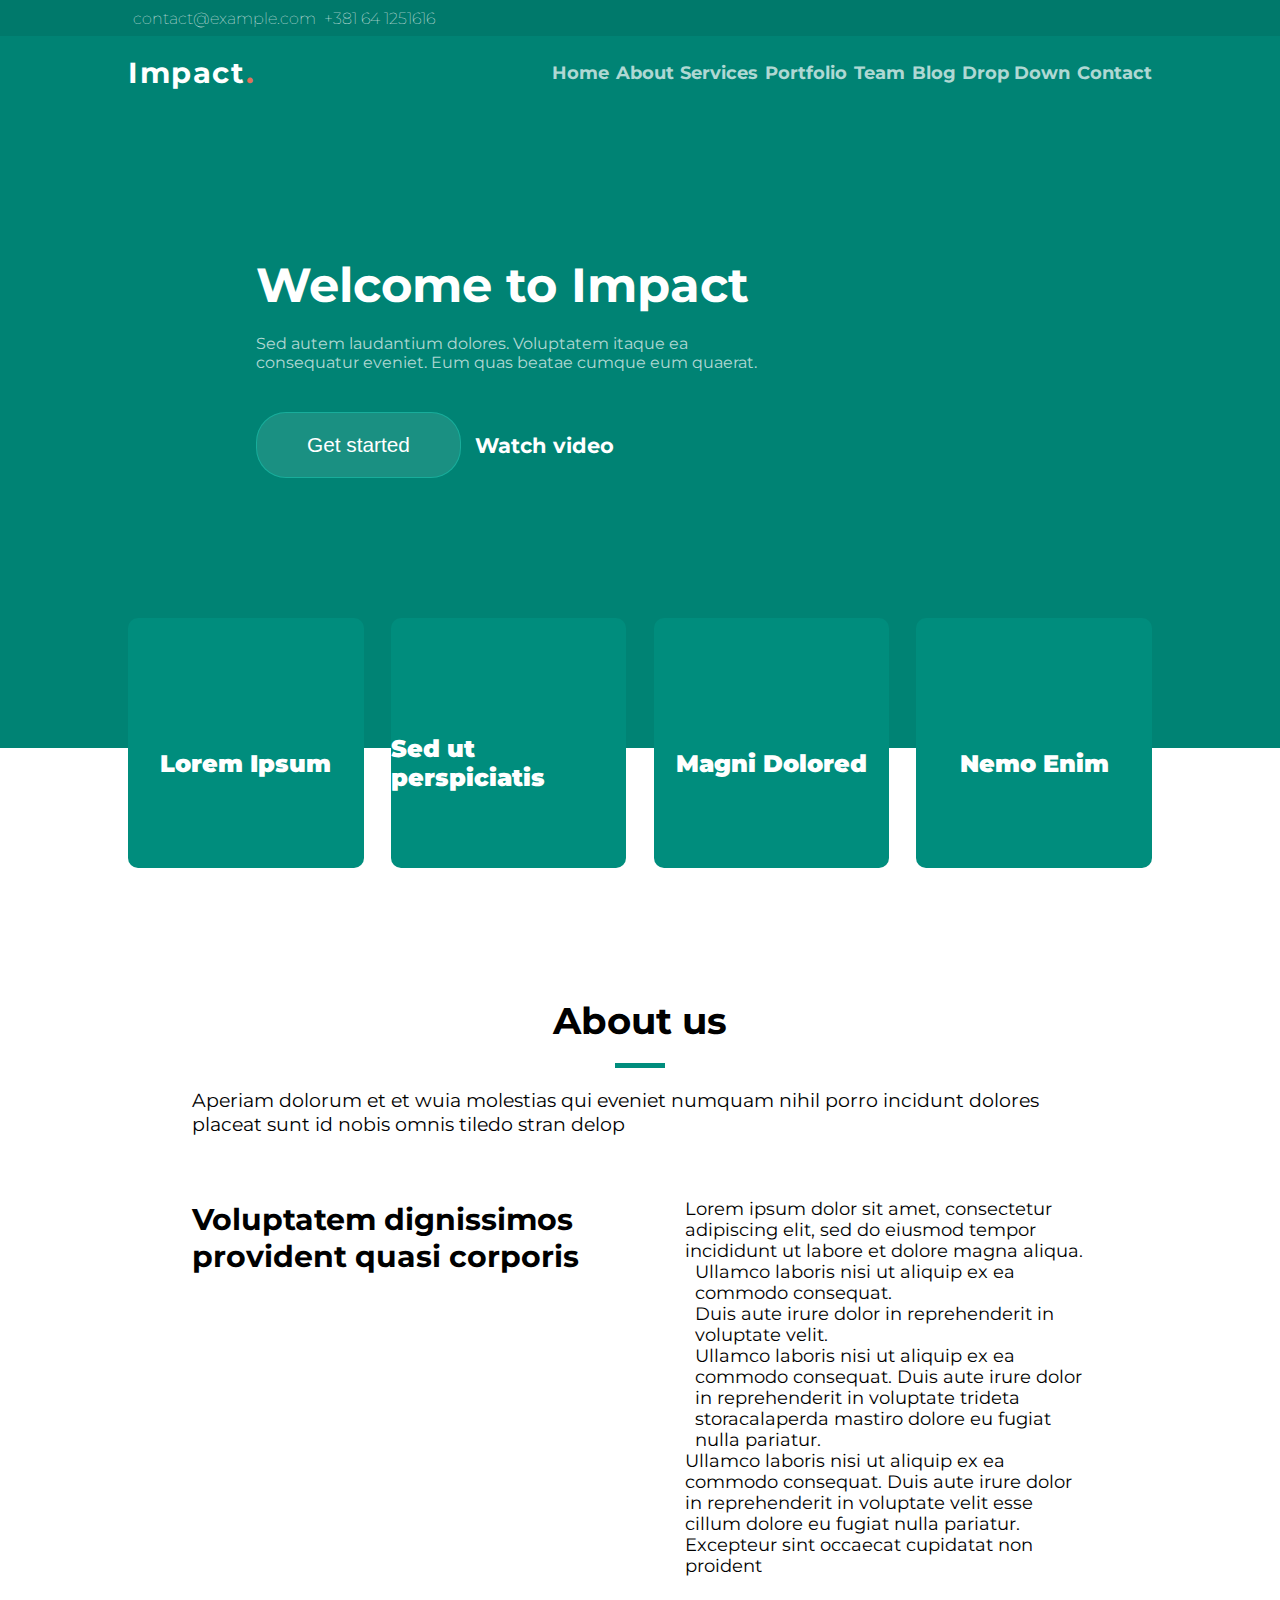
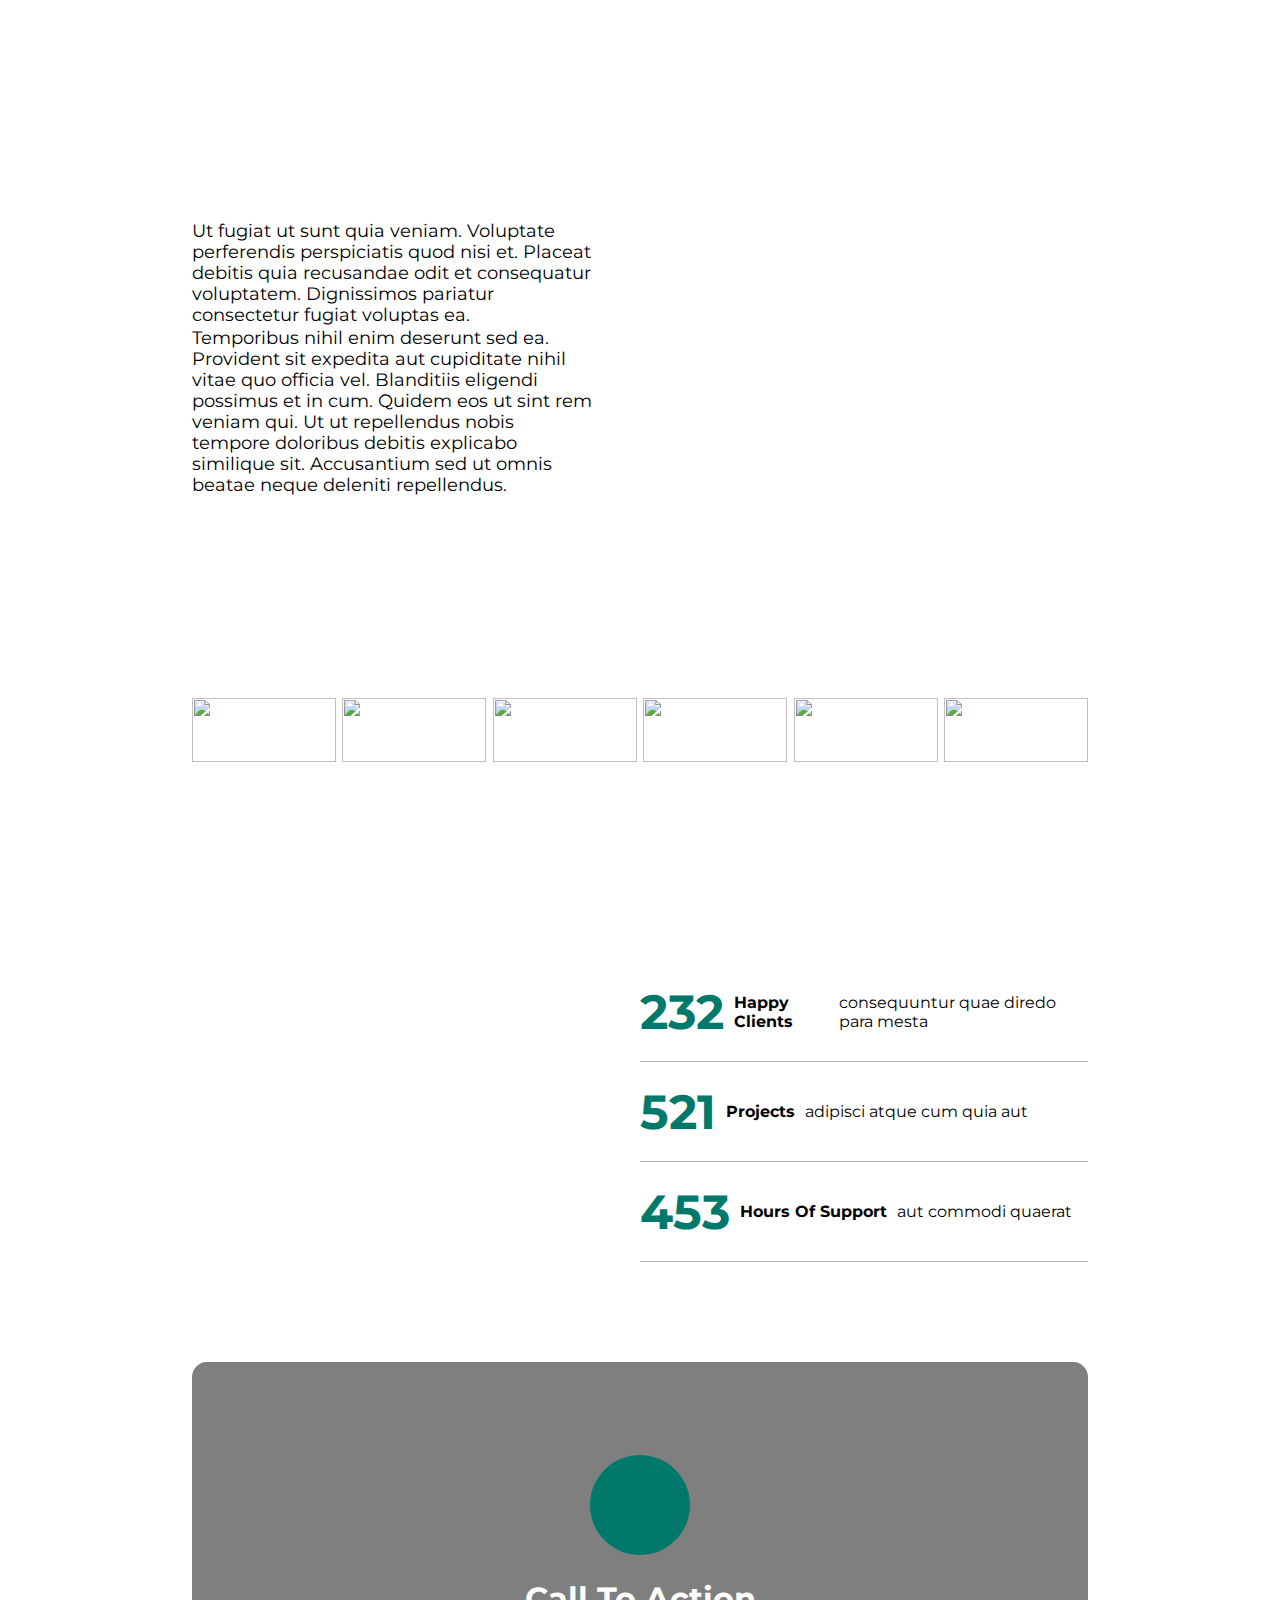
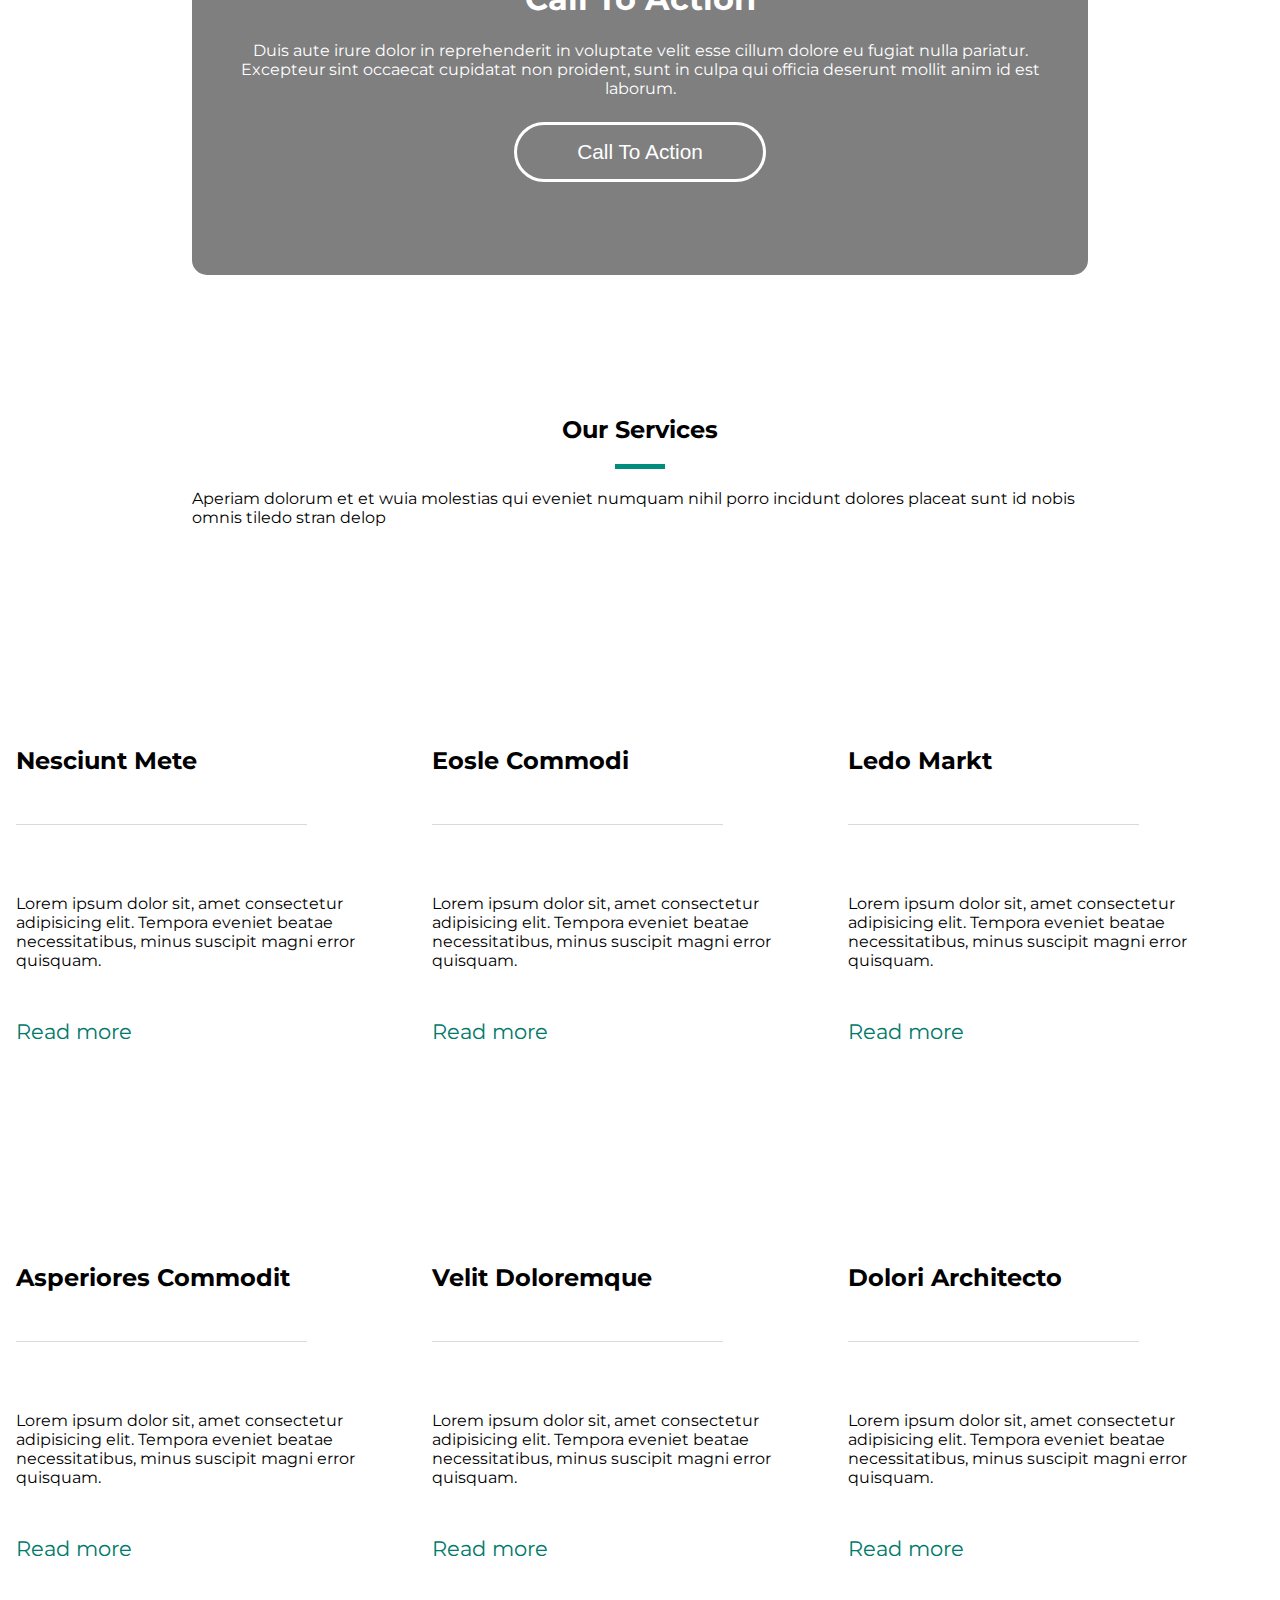
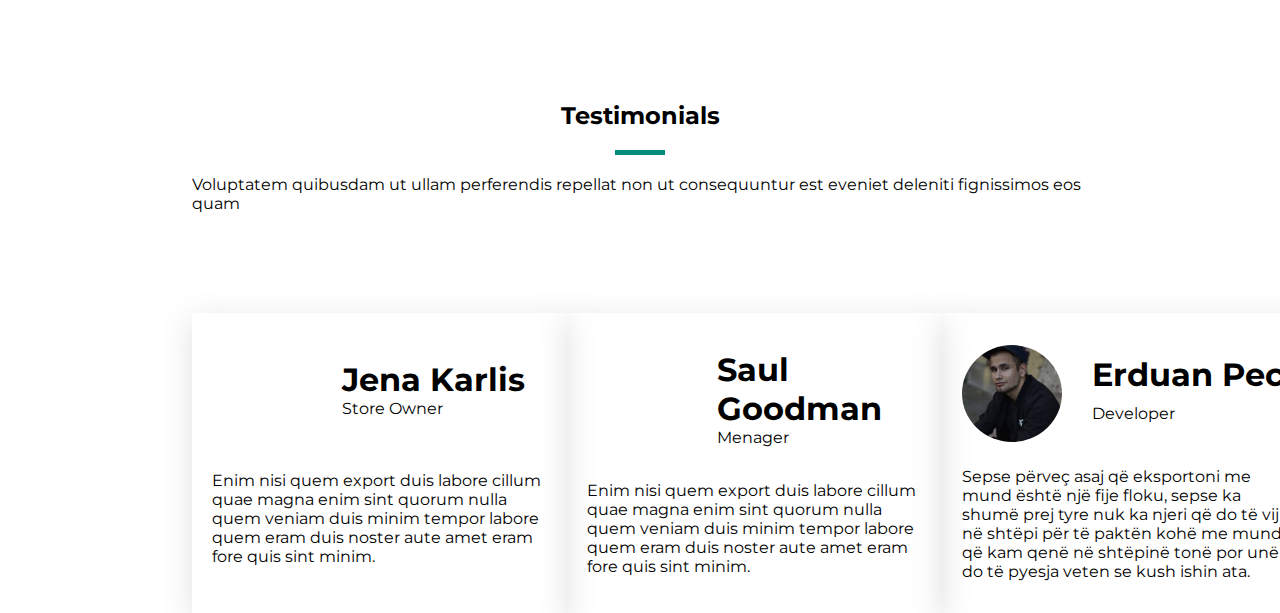
==== commit 78121f4c: "test" ====
--- a/Impact Boostrap/index.html
+++ b/Impact Boostrap/index.html
@@ -364,9 +364,11 @@
               <h1>Jena Karlis</h1>
               <p>Store Owner</p>
               <div class="tester-icon">
-                <i class="fa-solid fa-star"></i><i class="fa-solid fa-star"></i
-                ><i class="fa-solid fa-star"></i><i class="fa-solid fa-star"></i
-                ><i class="fa-solid fa-star"></i>
+                <i class="fa-solid fa-star"></i>
+                <i class="fa-solid fa-star"></i>
+                <i class="fa-solid fa-star"></i>
+                <i class="fa-solid fa-star"></i>
+                <i class="fa-solid fa-star"></i>
               </div>
             </div>
           </div>
@@ -386,9 +388,11 @@
               <h1>Saul Goodman</h1>
               <p>Menager</p>
               <div class="tester-icon">
-                <i class="fa-solid fa-star"></i><i class="fa-solid fa-star"></i
-                ><i class="fa-solid fa-star"></i
-                ><i class="fa-solid fa-star"></i>
+                <i class="fa-solid fa-star"></i>
+                <i class="fa-solid fa-star"></i>
+                <i class="fa-solid fa-star"></i>
+                <i class="fa-solid fa-star"></i>
+                <i class="fa-solid fa-star"></i>
               </div>
             </div>
           </div>
@@ -406,6 +410,10 @@
               <p>Developer</p>
               <div class="tester-icon">
                 <i class="fa-solid fa-star"></i>
+                <i class="fa-solid fa-star"></i>
+                <i class="fa-solid fa-star"></i>
+                <i class="fa-solid fa-star"></i>
+                <i class="fa-solid fa-star"></i>
               </div>
             </div>
           </div>
--- a/Impact Boostrap/style.css
+++ b/Impact Boostrap/style.css
@@ -9,7 +9,7 @@
   background-color: #00796b;
 }
 .main-header {
-  width: 70%;
+  width: 80%;
   margin: auto;
 }
 .header {
@@ -54,7 +54,7 @@
   position: relative;
 }
 .main {
-  width: 70%;
+  width: 80%;
   margin: auto;
 }
 .nav {
@@ -76,14 +76,14 @@
   list-style: none;
   justify-content: space-between;
   align-items: center;
-  width: 40vw;
+  width: 50vw;
   height: 60px;
 }
 .content-2 a {
   color: rgba(255, 255, 255, 0.7);
   text-decoration: none;
   font-weight: 700;
-  font-size: 1.2rem;
+  font-size: 1.1rem;
   transition: ease-in-out 0.3s;
 }
 .content-2 a:hover {
@@ -119,7 +119,8 @@
 .main-second-buttons {
   display: flex;
   justify-content: space-between;
-  width: 60%;
+  /* background-color: #e17059; */
+  width: 70%;
   align-items: center;
   margin-top: 40px;
   font-weight: 700;
@@ -158,8 +159,8 @@
   /* background-color: #008374; */
   justify-content: space-between;
   position: absolute;
-  width: 70%;
-  bottom: -125px;
+  width: 80%;
+  bottom: -120px;
 }
 .main-first-card {
   display: flex;
@@ -366,7 +367,7 @@
 .service-card {
   display: flex;
   flex-direction: column;
-  justify-content: space-around;
+  justify-content: space-between;
   /* background-color: #00796b; */
   height: 347px;
   width: 416px;
